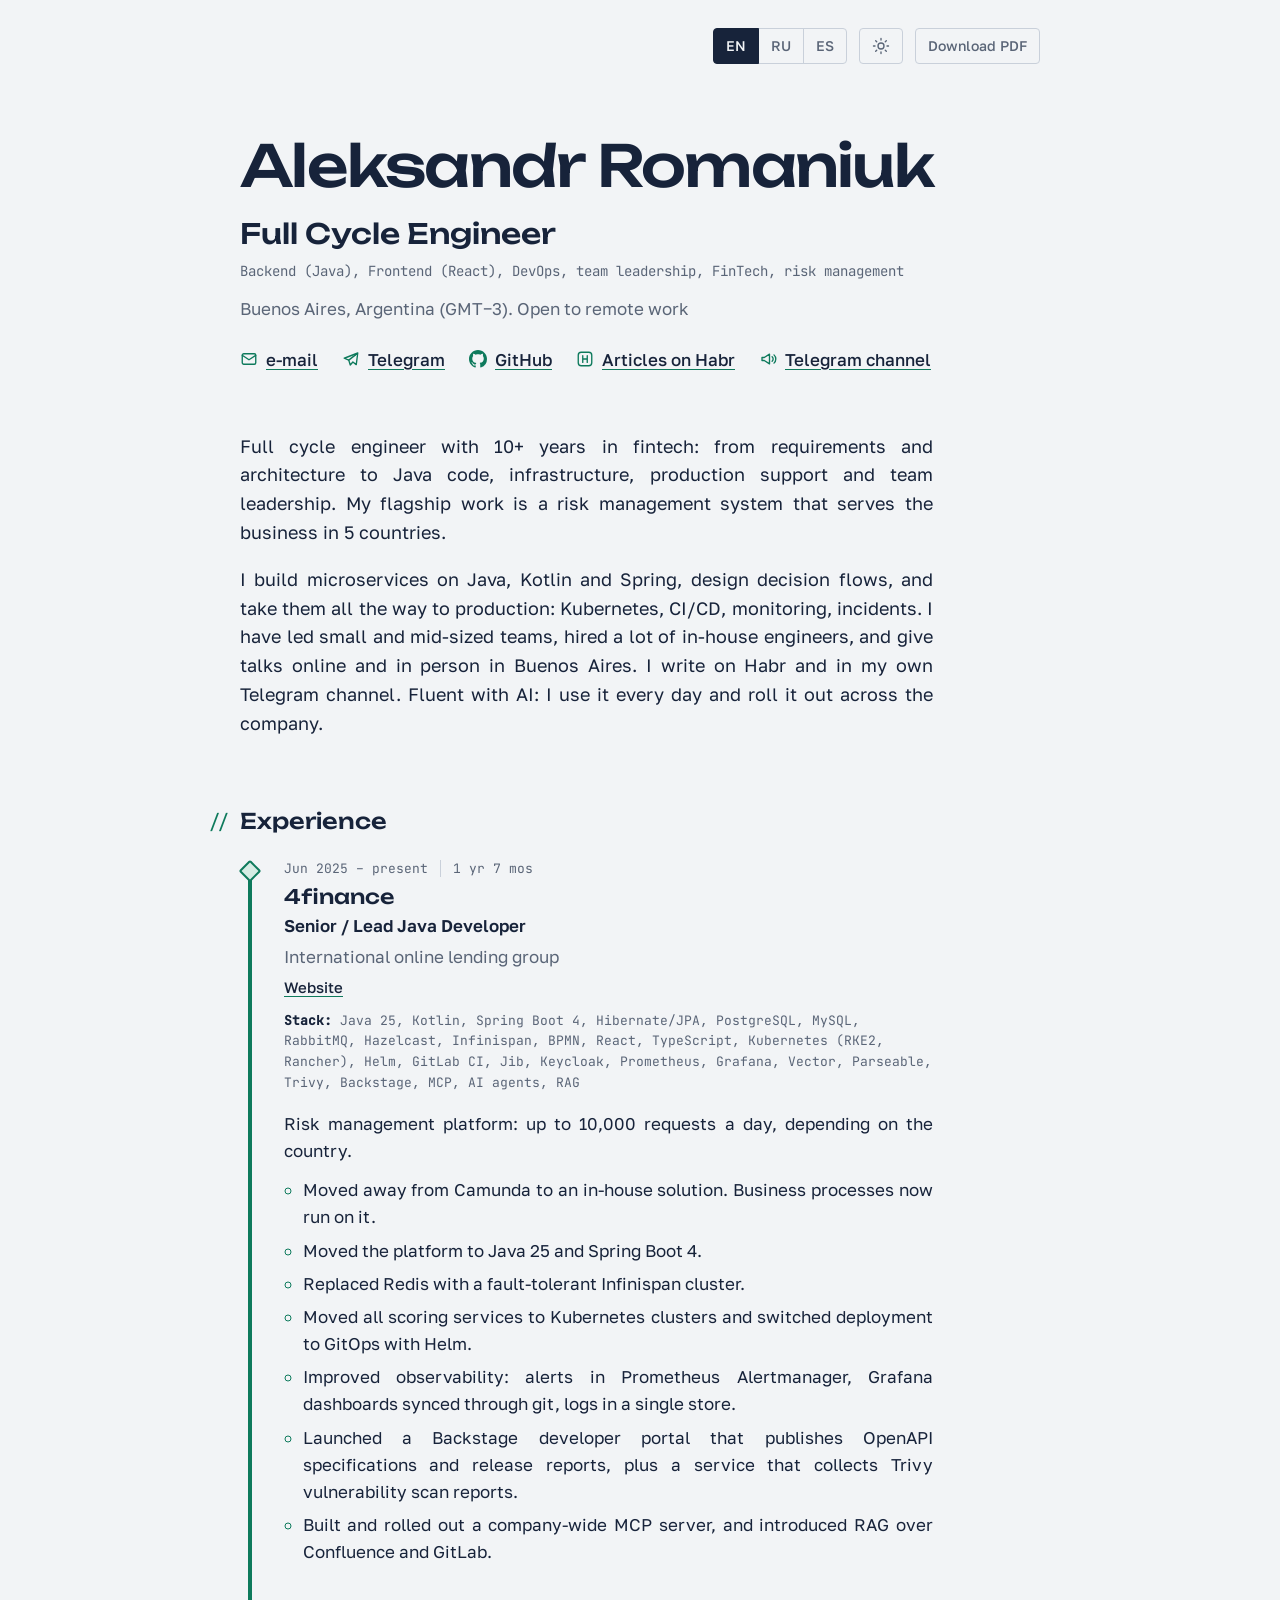
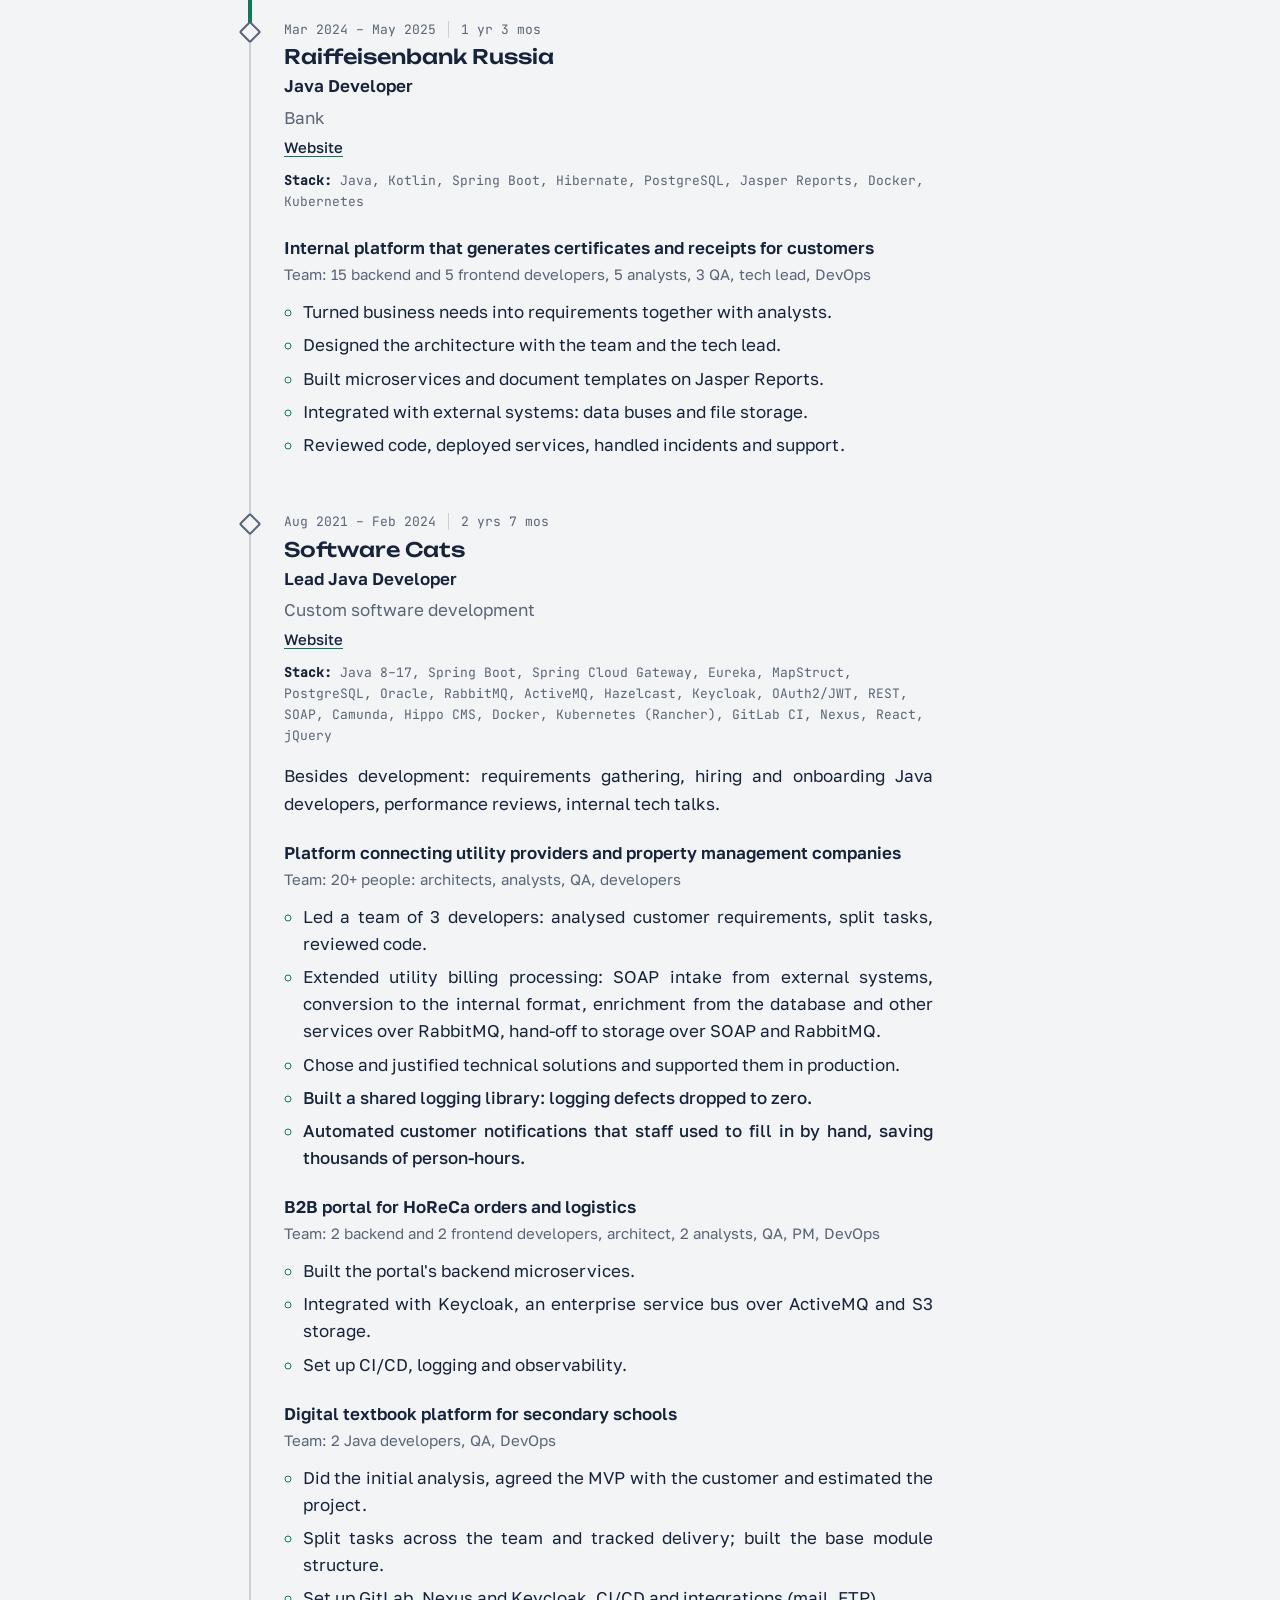
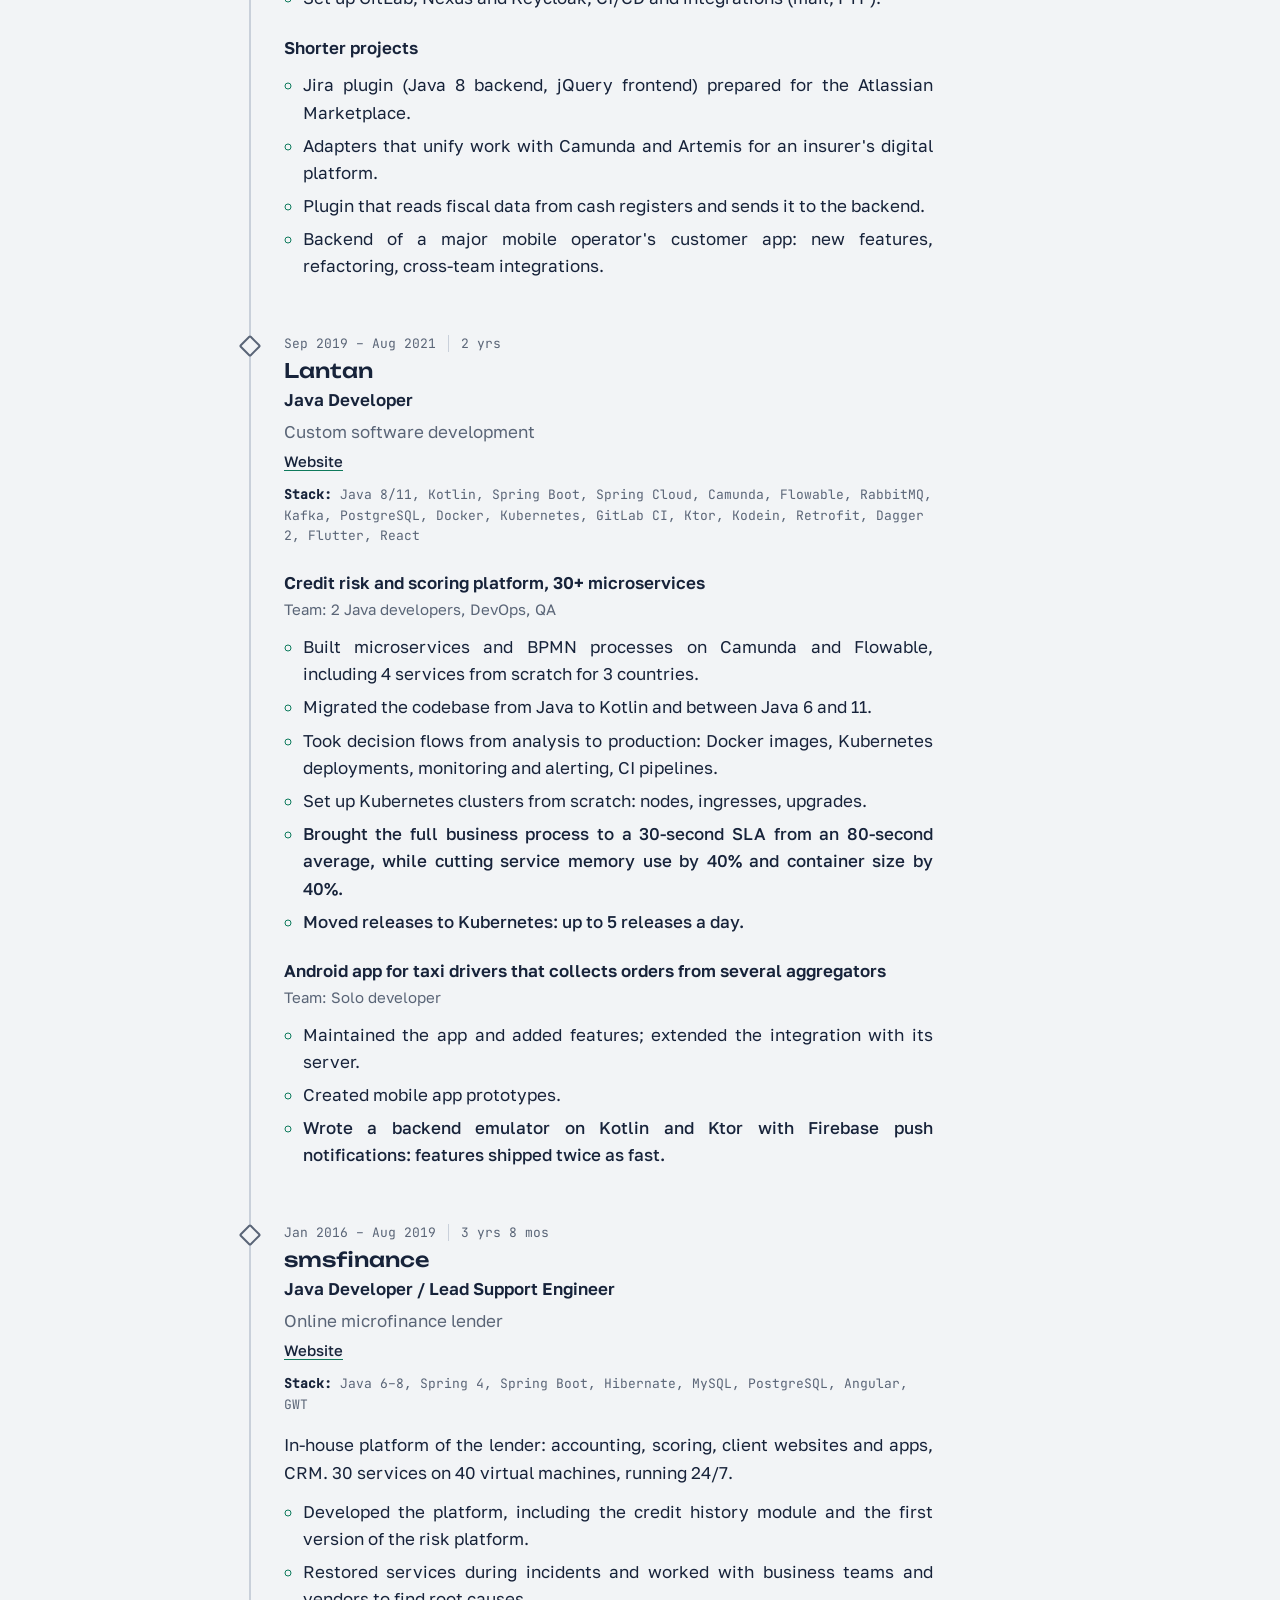
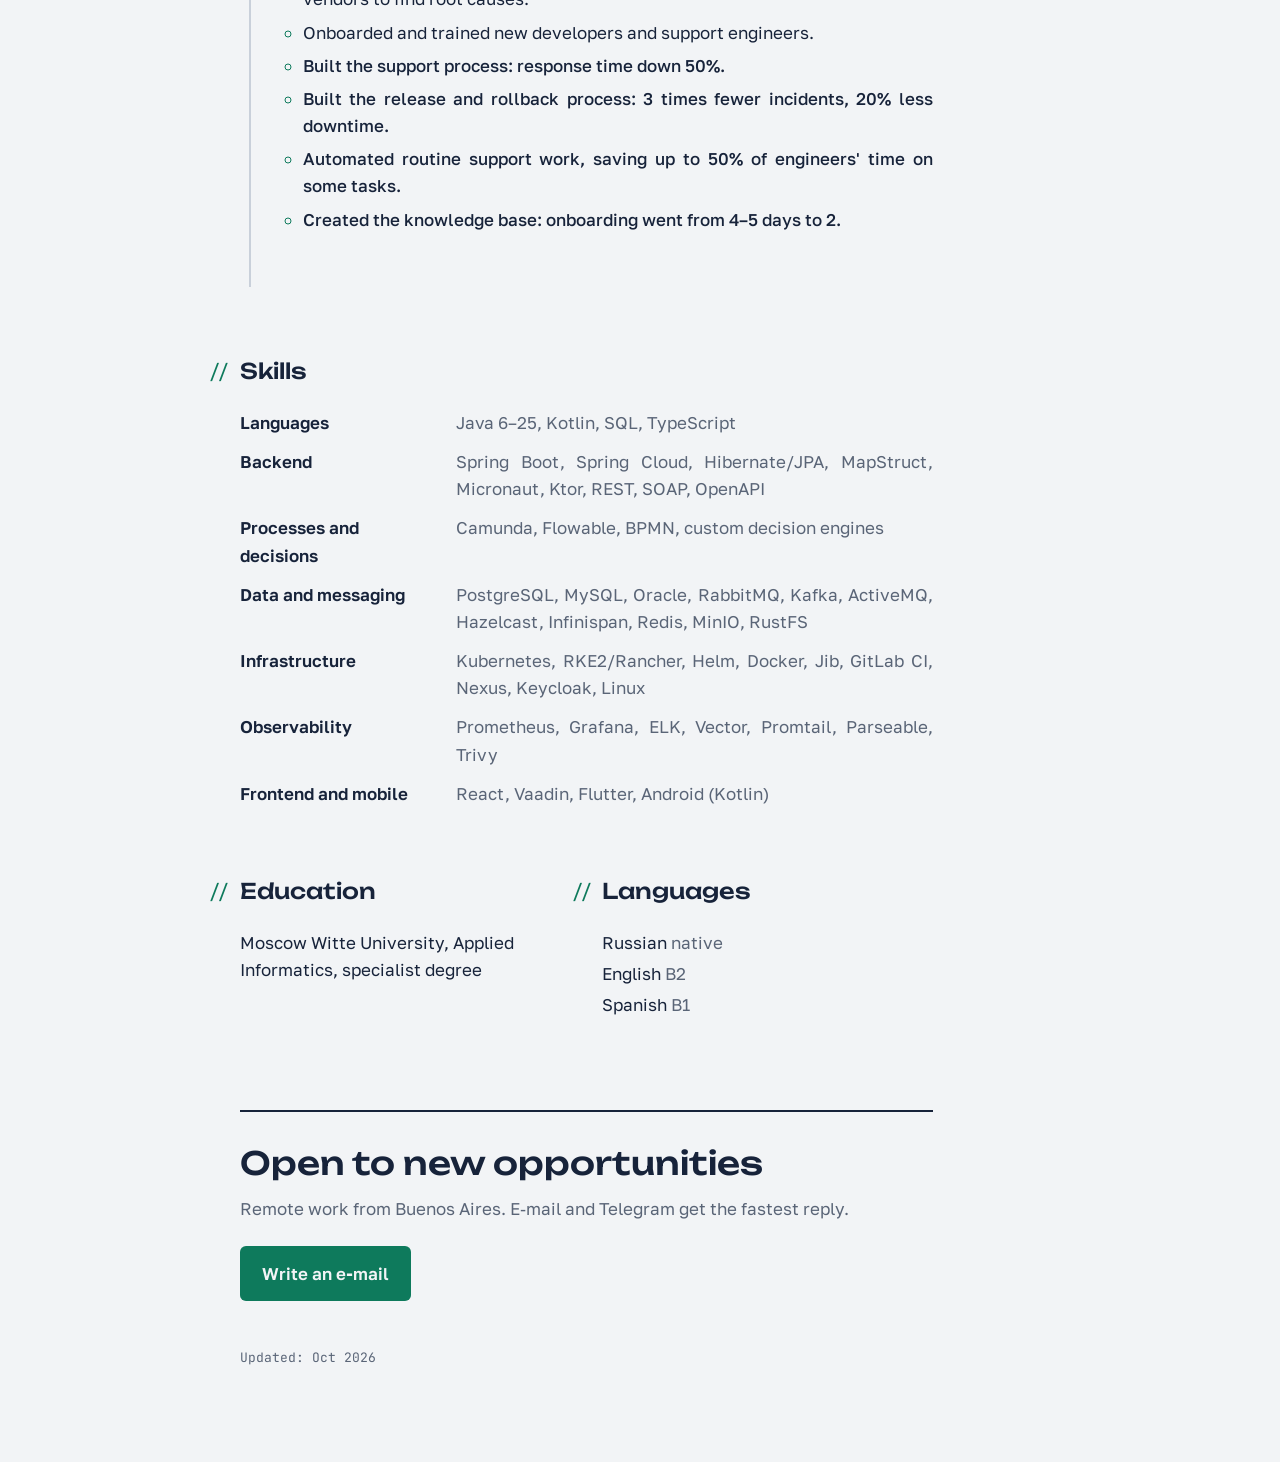
==== index.html @ 0938935f "Resume site" ====
<!doctype html>
<html lang="en">
<head>
  <meta charset="utf-8">
  <meta name="viewport" content="width=device-width, initial-scale=1">
  <title>Aleksandr Romaniuk, Full Cycle Engineer</title>
  <meta name="description" content="Full cycle engineer, 10+ years in fintech: Java backend, DevOps, credit risk and scoring platforms.">
  <link rel="canonical" href="https://petrovvich.github.io/">
  <link rel="alternate" hreflang="en" href="https://petrovvich.github.io/?lang=en">
  <link rel="alternate" hreflang="ru" href="https://petrovvich.github.io/?lang=ru">
  <link rel="alternate" hreflang="es" href="https://petrovvich.github.io/?lang=es">
  <link rel="alternate" hreflang="x-default" href="https://petrovvich.github.io/">

  <meta property="og:type" content="profile">
  <meta property="og:url" content="https://petrovvich.github.io/">
  <meta property="og:title" content="Aleksandr Romaniuk, Full Cycle Engineer">
  <meta property="og:description" content="Backend (Java), Frontend (React), DevOps, team leadership, FinTech, risk management. 10+ years in fintech.">
  <meta property="og:image" content="https://petrovvich.github.io/og.png">
  <meta property="og:image:width" content="1200">
  <meta property="og:image:height" content="630">
  <meta property="og:locale" content="en_US">
  <meta property="og:locale:alternate" content="ru_RU">
  <meta property="og:locale:alternate" content="es_AR">
  <meta property="profile:first_name" content="Aleksandr">
  <meta property="profile:last_name" content="Romaniuk">
  <meta name="twitter:card" content="summary_large_image">

  <meta name="theme-color" content="#f2f4f6" media="(prefers-color-scheme: light)">
  <meta name="theme-color" content="#121a26" media="(prefers-color-scheme: dark)">
  <link rel="icon" href="favicon.svg" type="image/svg+xml">
  <link rel="apple-touch-icon" href="apple-touch-icon.png">

  <script>
    // Apply the saved theme before first paint to avoid a flash.
    try { const t = localStorage.getItem("theme"); if (t) document.documentElement.dataset.theme = t; } catch (e) {}
  </script>
  <script type="application/ld+json">
  {
    "@context": "https://schema.org",
    "@type": "Person",
    "@id": "https://petrovvich.github.io/#person",
    "name": "Aleksandr Romaniuk",
    "alternateName": "Александр Романюк",
    "jobTitle": "Full Cycle Engineer",
    "url": "https://petrovvich.github.io/",
    "email": "mailto:alexromantrue@gmail.com",
    "image": "https://petrovvich.github.io/og.png",
    "address": { "@type": "PostalAddress", "addressLocality": "Buenos Aires", "addressCountry": "AR" },
    "worksFor": { "@type": "Organization", "name": "4finance", "url": "https://www.4finance.com/" },
    "alumniOf": { "@type": "CollegeOrUniversity", "name": "Moscow Witte University" },
    "knowsLanguage": ["ru", "en", "es"],
    "knowsAbout": ["Java", "Kotlin", "Spring Boot", "React", "Kubernetes", "DevOps", "Risk management", "FinTech", "BPMN", "RAG", "MCP"],
    "sameAs": [
      "https://github.com/petrovvich",
      "https://habr.com/ru/users/petrovvich/",
      "https://t.me/javaminds"
    ]
  }
  </script>

  <link rel="stylesheet" href="fonts/fonts.css">
  <link rel="stylesheet" href="style.css">
</head>
<body>
  <a class="skip" href="#main" id="skip">Skip to content</a>

  <header class="top">
    <div class="controls">
      <div class="langs" role="group" aria-label="Language">
        <button type="button" data-lang="en">EN</button>
        <button type="button" data-lang="ru">RU</button>
        <button type="button" data-lang="es">ES</button>
      </div>
      <div class="actions">
        <button type="button" class="theme" id="theme">
          <svg class="icon sun" viewBox="0 0 24 24" aria-hidden="true" focusable="false"><circle cx="12" cy="12" r="4"/><path d="M12 2v2M12 20v2M4.9 4.9l1.4 1.4M17.7 17.7l1.4 1.4M2 12h2M20 12h2M4.9 19.1l1.4-1.4M17.7 6.3l1.4-1.4"/></svg>
          <svg class="icon moon" viewBox="0 0 24 24" aria-hidden="true" focusable="false"><path d="M20 14.5A8 8 0 0 1 9.5 4a8 8 0 1 0 10.5 10.5z"/></svg>
        </button>
        <a class="pdf" id="pdf" href="resume-en.pdf" download></a>
      </div>
    </div>
    <h1 class="name" id="name"></h1>
    <p class="role" id="role"></p>
    <p class="focus" id="focus"></p>
    <p class="where" id="where"></p>
    <ul class="contacts" id="contacts"></ul>
  </header>

  <main id="main" tabindex="-1">
    <section class="summary" id="summary" aria-labelledby="h-summary">
      <h2 id="h-summary" class="visually-hidden"></h2>
    </section>

    <section aria-labelledby="h-exp">
      <h2 id="h-exp"></h2>
      <ol class="timeline" id="timeline"></ol>
    </section>

    <section aria-labelledby="h-skills">
      <h2 id="h-skills"></h2>
      <dl class="skills" id="skills"></dl>
    </section>

    <section class="facts" aria-label="Education and languages">
      <div>
        <h2 id="h-edu"></h2>
        <p id="edu"></p>
      </div>
      <div>
        <h2 id="h-langs"></h2>
        <ul id="langs"></ul>
      </div>
    </section>
  </main>

  <footer class="bottom">
    <section class="cta" aria-labelledby="h-cta">
      <h2 id="h-cta"></h2>
      <p id="cta-text"></p>
      <a class="cta-button" id="cta-button" href="mailto:alexromantrue@gmail.com"></a>
    </section>
    <p class="updated" id="updated"></p>
  </footer>

  <noscript><p class="noscript">Aleksandr Romaniuk, Full Cycle Engineer. Email: alexromantrue@gmail.com. PDF: <a href="resume-en.pdf">resume-en.pdf</a></p></noscript>
  <script src="content.js"></script>
  <script src="app.js"></script>
</body>
</html>
---- fonts/fonts.css ----
/* Self-hosted Golos Text, Unbounded and JetBrains Mono (SIL Open Font License), from Google Fonts. */

/* cyrillic */
@font-face {
  font-family: 'Golos Text';
  font-style: normal;
  font-weight: 400;
  font-display: swap;
  src: url(golos-text-cyrillic-0.woff2) format('woff2');
  unicode-range: U+0301, U+0400-045F, U+0490-0491, U+04B0-04B1, U+2116;
}

/* latin-ext */
@font-face {
  font-family: 'Golos Text';
  font-style: normal;
  font-weight: 400;
  font-display: swap;
  src: url(golos-text-latin-ext-1.woff2) format('woff2');
  unicode-range: U+0100-02BA, U+02BD-02C5, U+02C7-02CC, U+02CE-02D7, U+02DD-02FF, U+0304, U+0308, U+0329, U+1D00-1DBF, U+1E00-1E9F, U+1EF2-1EFF, U+2020, U+20A0-20AB, U+20AD-20C4, U+2113, U+2C60-2C7F, U+A720-A7FF;
}

/* latin */
@font-face {
  font-family: 'Golos Text';
  font-style: normal;
  font-weight: 400;
  font-display: swap;
  src: url(golos-text-latin-2.woff2) format('woff2');
  unicode-range: U+0000-00FF, U+0131, U+0152-0153, U+02BB-02BC, U+02C6, U+02DA, U+02DC, U+0304, U+0308, U+0329, U+2000-206F, U+20AC, U+2122, U+2191, U+2193, U+2212, U+2215, U+FEFF, U+FFFD;
}

/* cyrillic */
@font-face {
  font-family: 'Golos Text';
  font-style: normal;
  font-weight: 500;
  font-display: swap;
  src: url(golos-text-cyrillic-0.woff2) format('woff2');
  unicode-range: U+0301, U+0400-045F, U+0490-0491, U+04B0-04B1, U+2116;
}

/* latin-ext */
@font-face {
  font-family: 'Golos Text';
  font-style: normal;
  font-weight: 500;
  font-display: swap;
  src: url(golos-text-latin-ext-1.woff2) format('woff2');
  unicode-range: U+0100-02BA, U+02BD-02C5, U+02C7-02CC, U+02CE-02D7, U+02DD-02FF, U+0304, U+0308, U+0329, U+1D00-1DBF, U+1E00-1E9F, U+1EF2-1EFF, U+2020, U+20A0-20AB, U+20AD-20C4, U+2113, U+2C60-2C7F, U+A720-A7FF;
}

/* latin */
@font-face {
  font-family: 'Golos Text';
  font-style: normal;
  font-weight: 500;
  font-display: swap;
  src: url(golos-text-latin-2.woff2) format('woff2');
  unicode-range: U+0000-00FF, U+0131, U+0152-0153, U+02BB-02BC, U+02C6, U+02DA, U+02DC, U+0304, U+0308, U+0329, U+2000-206F, U+20AC, U+2122, U+2191, U+2193, U+2212, U+2215, U+FEFF, U+FFFD;
}

/* cyrillic */
@font-face {
  font-family: 'Golos Text';
  font-style: normal;
  font-weight: 600;
  font-display: swap;
  src: url(golos-text-cyrillic-0.woff2) format('woff2');
  unicode-range: U+0301, U+0400-045F, U+0490-0491, U+04B0-04B1, U+2116;
}

/* latin-ext */
@font-face {
  font-family: 'Golos Text';
  font-style: normal;
  font-weight: 600;
  font-display: swap;
  src: url(golos-text-latin-ext-1.woff2) format('woff2');
  unicode-range: U+0100-02BA, U+02BD-02C5, U+02C7-02CC, U+02CE-02D7, U+02DD-02FF, U+0304, U+0308, U+0329, U+1D00-1DBF, U+1E00-1E9F, U+1EF2-1EFF, U+2020, U+20A0-20AB, U+20AD-20C4, U+2113, U+2C60-2C7F, U+A720-A7FF;
}

/* latin */
@font-face {
  font-family: 'Golos Text';
  font-style: normal;
  font-weight: 600;
  font-display: swap;
  src: url(golos-text-latin-2.woff2) format('woff2');
  unicode-range: U+0000-00FF, U+0131, U+0152-0153, U+02BB-02BC, U+02C6, U+02DA, U+02DC, U+0304, U+0308, U+0329, U+2000-206F, U+20AC, U+2122, U+2191, U+2193, U+2212, U+2215, U+FEFF, U+FFFD;
}

/* cyrillic */
@font-face {
  font-family: 'Unbounded';
  font-style: normal;
  font-weight: 400;
  font-display: swap;
  src: url(unbounded-cyrillic-3.woff2) format('woff2');
  unicode-range: U+0301, U+0400-045F, U+0490-0491, U+04B0-04B1, U+2116;
}

/* latin-ext */
@font-face {
  font-family: 'Unbounded';
  font-style: normal;
  font-weight: 400;
  font-display: swap;
  src: url(unbounded-latin-ext-4.woff2) format('woff2');
  unicode-range: U+0100-02BA, U+02BD-02C5, U+02C7-02CC, U+02CE-02D7, U+02DD-02FF, U+0304, U+0308, U+0329, U+1D00-1DBF, U+1E00-1E9F, U+1EF2-1EFF, U+2020, U+20A0-20AB, U+20AD-20C4, U+2113, U+2C60-2C7F, U+A720-A7FF;
}

/* latin */
@font-face {
  font-family: 'Unbounded';
  font-style: normal;
  font-weight: 400;
  font-display: swap;
  src: url(unbounded-latin-5.woff2) format('woff2');
  unicode-range: U+0000-00FF, U+0131, U+0152-0153, U+02BB-02BC, U+02C6, U+02DA, U+02DC, U+0304, U+0308, U+0329, U+2000-206F, U+20AC, U+2122, U+2191, U+2193, U+2212, U+2215, U+FEFF, U+FFFD;
}

/* cyrillic */
@font-face {
  font-family: 'Unbounded';
  font-style: normal;
  font-weight: 500;
  font-display: swap;
  src: url(unbounded-cyrillic-3.woff2) format('woff2');
  unicode-range: U+0301, U+0400-045F, U+0490-0491, U+04B0-04B1, U+2116;
}

/* latin-ext */
@font-face {
  font-family: 'Unbounded';
  font-style: normal;
  font-weight: 500;
  font-display: swap;
  src: url(unbounded-latin-ext-4.woff2) format('woff2');
  unicode-range: U+0100-02BA, U+02BD-02C5, U+02C7-02CC, U+02CE-02D7, U+02DD-02FF, U+0304, U+0308, U+0329, U+1D00-1DBF, U+1E00-1E9F, U+1EF2-1EFF, U+2020, U+20A0-20AB, U+20AD-20C4, U+2113, U+2C60-2C7F, U+A720-A7FF;
}

/* latin */
@font-face {
  font-family: 'Unbounded';
  font-style: normal;
  font-weight: 500;
  font-display: swap;
  src: url(unbounded-latin-5.woff2) format('woff2');
  unicode-range: U+0000-00FF, U+0131, U+0152-0153, U+02BB-02BC, U+02C6, U+02DA, U+02DC, U+0304, U+0308, U+0329, U+2000-206F, U+20AC, U+2122, U+2191, U+2193, U+2212, U+2215, U+FEFF, U+FFFD;
}

/* cyrillic */
@font-face {
  font-family: 'Unbounded';
  font-style: normal;
  font-weight: 600;
  font-display: swap;
  src: url(unbounded-cyrillic-3.woff2) format('woff2');
  unicode-range: U+0301, U+0400-045F, U+0490-0491, U+04B0-04B1, U+2116;
}

/* latin-ext */
@font-face {
  font-family: 'Unbounded';
  font-style: normal;
  font-weight: 600;
  font-display: swap;
  src: url(unbounded-latin-ext-4.woff2) format('woff2');
  unicode-range: U+0100-02BA, U+02BD-02C5, U+02C7-02CC, U+02CE-02D7, U+02DD-02FF, U+0304, U+0308, U+0329, U+1D00-1DBF, U+1E00-1E9F, U+1EF2-1EFF, U+2020, U+20A0-20AB, U+20AD-20C4, U+2113, U+2C60-2C7F, U+A720-A7FF;
}

/* latin */
@font-face {
  font-family: 'Unbounded';
  font-style: normal;
  font-weight: 600;
  font-display: swap;
  src: url(unbounded-latin-5.woff2) format('woff2');
  unicode-range: U+0000-00FF, U+0131, U+0152-0153, U+02BB-02BC, U+02C6, U+02DA, U+02DC, U+0304, U+0308, U+0329, U+2000-206F, U+20AC, U+2122, U+2191, U+2193, U+2212, U+2215, U+FEFF, U+FFFD;
}

/* cyrillic */
@font-face {
  font-family: 'JetBrains Mono';
  font-style: normal;
  font-weight: 400;
  font-display: swap;
  src: url(jetbrains-mono-cyrillic-0.woff2) format('woff2');
  unicode-range: U+0301, U+0400-045F, U+0490-0491, U+04B0-04B1, U+2116;
}

/* latin-ext */
@font-face {
  font-family: 'JetBrains Mono';
  font-style: normal;
  font-weight: 400;
  font-display: swap;
  src: url(jetbrains-mono-latin-ext-1.woff2) format('woff2');
  unicode-range: U+0100-02BA, U+02BD-02C5, U+02C7-02CC, U+02CE-02D7, U+02DD-02FF, U+0304, U+0308, U+0329, U+1D00-1DBF, U+1E00-1E9F, U+1EF2-1EFF, U+2020, U+20A0-20AB, U+20AD-20C4, U+2113, U+2C60-2C7F, U+A720-A7FF;
}

/* latin */
@font-face {
  font-family: 'JetBrains Mono';
  font-style: normal;
  font-weight: 400;
  font-display: swap;
  src: url(jetbrains-mono-latin-2.woff2) format('woff2');
  unicode-range: U+0000-00FF, U+0131, U+0152-0153, U+02BB-02BC, U+02C6, U+02DA, U+02DC, U+0304, U+0308, U+0329, U+2000-206F, U+20AC, U+2122, U+2191, U+2193, U+2212, U+2215, U+FEFF, U+FFFD;
}

/* cyrillic */
@font-face {
  font-family: 'JetBrains Mono';
  font-style: normal;
  font-weight: 500;
  font-display: swap;
  src: url(jetbrains-mono-cyrillic-0.woff2) format('woff2');
  unicode-range: U+0301, U+0400-045F, U+0490-0491, U+04B0-04B1, U+2116;
}

/* latin-ext */
@font-face {
  font-family: 'JetBrains Mono';
  font-style: normal;
  font-weight: 500;
  font-display: swap;
  src: url(jetbrains-mono-latin-ext-1.woff2) format('woff2');
  unicode-range: U+0100-02BA, U+02BD-02C5, U+02C7-02CC, U+02CE-02D7, U+02DD-02FF, U+0304, U+0308, U+0329, U+1D00-1DBF, U+1E00-1E9F, U+1EF2-1EFF, U+2020, U+20A0-20AB, U+20AD-20C4, U+2113, U+2C60-2C7F, U+A720-A7FF;
}

/* latin */
@font-face {
  font-family: 'JetBrains Mono';
  font-style: normal;
  font-weight: 500;
  font-display: swap;
  src: url(jetbrains-mono-latin-2.woff2) format('woff2');
  unicode-range: U+0000-00FF, U+0131, U+0152-0153, U+02BB-02BC, U+02C6, U+02DA, U+02DC, U+0304, U+0308, U+0329, U+2000-206F, U+20AC, U+2122, U+2191, U+2193, U+2212, U+2215, U+FEFF, U+FFFD;
}
---- style.css ----
:root {
  --paper: #f2f4f6;
  --ink: #17233a;
  --muted: #5a6577;
  --line: #c9d0da;
  --accent: #0e7a5c;
  --accent-soft: #d6ece4;
  --rail: 2px;
  --display: "Unbounded", system-ui, sans-serif;
  --text: "Golos Text", system-ui, sans-serif;
  --mono: "JetBrains Mono", ui-monospace, monospace;
  color-scheme: light;
}

@media (prefers-color-scheme: dark) {
  :root:not([data-theme="light"]) {
    --paper: #121a26;
    --ink: #e4e9f0;
    --muted: #97a3b5;
    --line: #2e3a4c;
    --accent: #45c79c;
    --accent-soft: #173a31;
    color-scheme: dark;
  }
}

:root[data-theme="dark"] {
  --paper: #121a26;
  --ink: #e4e9f0;
  --muted: #97a3b5;
  --line: #2e3a4c;
  --accent: #45c79c;
  --accent-soft: #173a31;
  color-scheme: dark;
}

* { box-sizing: border-box; }

html { -webkit-text-size-adjust: 100%; }

body {
  margin: 0;
  background: var(--paper);
  color: var(--ink);
  font: 400 1.0625rem/1.6 var(--text);
  padding: 0 16px 96px;
}

.top, main, .bottom {
  max-width: 50rem;
  margin: 0 auto;
}

a { color: inherit; text-decoration-color: var(--accent); text-underline-offset: 3px; }
a:hover { color: var(--accent); }

:focus-visible { outline: 2px solid var(--accent); outline-offset: 3px; border-radius: 2px; }

.visually-hidden {
  position: absolute; width: 1px; height: 1px; overflow: hidden;
  clip: rect(0 0 0 0); white-space: nowrap;
}

/* Header */

.top { padding: 28px 0 56px; }

.controls {
  display: flex;
  justify-content: flex-end;
  gap: 12px;
  margin-bottom: 72px;
}

.controls button, .controls .pdf {
  font: 500 0.875rem/1 var(--text);
  color: var(--muted);
  background: none;
  border: 1px solid var(--line);
  border-radius: 4px;
  padding: 8px 12px;
  cursor: pointer;
}

.controls button:hover, .controls .pdf:hover { color: var(--ink); border-color: var(--muted); }

.controls .pdf { text-decoration: none; display: inline-flex; align-items: center; }

.actions { display: flex; gap: 12px; }

.theme { display: inline-flex; align-items: center; }
.theme .icon { stroke: currentColor; }
.theme .moon { display: none; }
:root[data-theme="dark"] .theme .sun { display: none; }
:root[data-theme="dark"] .theme .moon { display: block; }
@media (prefers-color-scheme: dark) {
  :root:not([data-theme="light"]) .theme .sun { display: none; }
  :root:not([data-theme="light"]) .theme .moon { display: block; }
}

.skip {
  position: absolute;
  left: 16px;
  top: -48px;
  background: var(--ink);
  color: var(--paper);
  padding: 8px 12px;
  border-radius: 4px;
  z-index: 10;
}
.skip:focus { top: 12px; }

main:focus { outline: none; }

.langs { display: flex; }
.langs button { border-radius: 0; margin-left: -1px; }
.langs button:first-child { border-radius: 4px 0 0 4px; margin-left: 0; }
.langs button:last-child { border-radius: 0 4px 4px 0; }
.langs button[aria-pressed="true"] {
  color: var(--paper);
  background: var(--ink);
  border-color: var(--ink);
  position: relative;
}

.name {
  width: fit-content;
  font: 500 clamp(1.6rem, 6.8vw, 3.6rem)/1.05 var(--display);
  letter-spacing: -0.03em;
  margin: 0 0 20px;
  hyphens: manual;
}

.role {
  font: 500 clamp(1.35rem, 3vw, 1.75rem)/1.3 var(--display);
  margin: 0 0 8px;
  max-width: 36rem;
}

.focus {
  font: 400 0.875rem/1.55 var(--mono);
  color: var(--muted);
  margin: 0 0 12px;
  max-width: var(--name-width, none);
}

.where { color: var(--muted); margin: 0 0 24px; }

.contacts {
  list-style: none;
  padding: 0;
  margin: 0;
  display: flex;
  flex-wrap: wrap;
  gap: 8px 24px;
}

.contacts a {
  font-weight: 500;
  display: inline-flex;
  align-items: center;
  gap: 8px;
  text-decoration: none;
}

.contacts a span {
  text-decoration: underline;
  text-decoration-color: var(--accent);
  text-underline-offset: 3px;
}

.icon {
  width: 18px;
  height: 18px;
  flex: none;
  fill: none;
  stroke: var(--accent);
  stroke-width: 1.8;
  stroke-linecap: round;
  stroke-linejoin: round;
}

.icon .fill { fill: var(--accent); stroke: none; }

/* Sections */

main > section { margin-top: 72px; max-width: var(--name-width, 42rem); }

.summary p, .job .intro, .job li, .skills dd, .cta p { text-align: justify; hyphens: auto; }

h2 {
  font: 500 1.35rem/1.2 var(--display);
  margin: 0 0 24px;
}

/* Section headings read like Java line comments; the slashes hang in the margin so the words stay on the column edge. */
main h2 { position: relative; }
main h2::before {
  content: "//";
  position: absolute;
  right: 100%;
  margin-right: 0.45em;
  font: 400 0.9em/1.35 var(--mono);
  color: var(--accent);
}

.summary { margin-top: 0; }
.summary p { margin: 0 0 1em; font-size: 1.125rem; }

.legend {
  display: flex;
  align-items: center;
  gap: 12px;
  color: var(--muted);
  font-size: 0.9375rem;
  margin: -12px 0 32px;
}

.swatch {
  width: 28px;
  height: 4px;
  border-radius: 2px;
  background: var(--accent);
  flex: none;
}

/* Timeline: the rail is drawn per job, so each segment can carry its own colour */

.timeline {
  list-style: none;
  padding: 0;
  margin: 0;
}

.job {
  position: relative;
  padding: 0 0 48px 44px;
}

.job::before {
  content: "";
  position: absolute;
  left: 9px;
  top: 10px;
  bottom: -10px;
  width: var(--rail);
  background: var(--line);
}

.job:last-child::before { bottom: 0; }

.job.thread::before { background: var(--accent); width: 4px; left: 8px; }

.gateway {
  position: absolute;
  left: 2px;
  top: 4px;
  width: 16px;
  height: 16px;
  transform: rotate(45deg);
  background: var(--paper);
  border: 2px solid var(--muted);
  border-radius: 2px;
  z-index: 1;
}

.job.thread .gateway { border-color: var(--accent); background: var(--accent-soft); }

.period {
  color: var(--muted);
  font-size: 0.9375rem;
  margin: 0 0 4px;
  font-variant-numeric: tabular-nums;
}

.period { font-family: var(--mono); font-size: 0.8125rem; }

.duration { margin-left: 12px; padding-left: 12px; border-left: 1px solid var(--line); }

/* Footer: the closing call to action */

.bottom { padding-top: 88px; }

.cta {
  max-width: var(--name-width, 42rem);
  border-top: 2px solid var(--ink);
  padding-top: 32px;
}

.cta h2 { font-size: clamp(1.5rem, 3.4vw, 2rem); margin-bottom: 12px; }
.cta p { margin: 0 0 24px; color: var(--muted); }

.cta-button {
  display: inline-block;
  font-weight: 600;
  color: var(--paper);
  background: var(--accent);
  padding: 14px 22px;
  border-radius: 6px;
  text-decoration: none;
}
.cta-button:hover { color: var(--paper); filter: brightness(1.1); }

.updated { color: var(--muted); font: 400 0.8125rem var(--mono); margin: 48px 0 0; }

.job h3 {
  font: 500 1.25rem/1.3 var(--display);
  margin: 0;
}

.job .title { font-weight: 600; margin: 2px 0 0; }

.job .about { color: var(--muted); margin: 4px 0 0; }

.job .intro { margin: 16px 0 0; }

.job ul {
  margin: 12px 0 0;
  padding-left: 1.1em;
}

.job li { margin: 6px 0; }
.job li::marker { color: var(--accent); }

.project { margin-top: 24px; }

.project h4 {
  font: 600 1.0625rem/1.4 var(--text);
  margin: 0;
}

.project .team { color: var(--muted); font-size: 0.9375rem; margin: 2px 0 0; }

.site-line { margin: 4px 0 0; font-size: 0.9375rem; }
.site { font-weight: 500; }
.site.placeholder { color: var(--muted); text-decoration-style: dashed; }

.stack {
  margin: 12px 0 0;
  font: 400 0.8125rem/1.6 var(--mono);
  color: var(--muted);
}

.stack b { color: var(--ink); font-weight: 600; }

.result { font-weight: 500; }

/* Skills */

.skills {
  display: grid;
  grid-template-columns: minmax(9rem, 12rem) 1fr;
  gap: 12px 24px;
  margin: 0;
}

.skills dt { font-weight: 600; }
.skills dd { margin: 0; color: var(--muted); }

/* Education and languages */

.facts {
  display: grid;
  grid-template-columns: 1fr 1fr;
  gap: 32px;
}

.facts p, .facts ul { margin: 0; }
.facts ul { list-style: none; padding: 0; }
.facts li { margin-bottom: 4px; }
.facts li span { color: var(--muted); }

.noscript { max-width: 50rem; margin: 40px auto; }

@media (max-width: 600px) {
  body { font-size: 1rem; }
  .summary p, .job .intro, .job li, .skills dd, .cta p { text-align: left; }
  main h2::before { position: static; margin-right: 0.4em; }
  .controls { margin-bottom: 48px; justify-content: space-between; }
  .job { padding-left: 36px; }
  .skills { grid-template-columns: 1fr; gap: 4px; }
  .skills dd { margin-bottom: 12px; }
  .facts { grid-template-columns: 1fr; }
}

@media print {
  :root, :root[data-theme="dark"] {
    --paper: #fff; --ink: #000; --muted: #444; --line: #bbb; --accent: #0e7a5c; --accent-soft: #e3f1ec;
  }
  @page { margin: 10mm 12mm; }
  body { font-size: 9pt; line-height: 1.4; padding: 0; background: #fff; }
  .controls, .skip, .cta, .site-line { display: none; }
  .top, main, .bottom, main > section { max-width: none; }
  .bottom { padding-top: 6px; }
  .updated { margin: 0; font-size: 7.5pt; }
  .top { padding: 0 0 10px; }
  .name { font-size: 22pt; margin-bottom: 4px; }
  .role { font-size: 12pt; margin-bottom: 2px; }
  .focus { font-size: 9.5pt; margin-bottom: 2px; }
  .where { margin-bottom: 6px; }
  .contacts { gap: 2px 16px; }
  .contacts a { text-decoration: none; gap: 5px; }
  .contacts .icon { width: 12px; height: 12px; }
  .contacts a[title] span { display: none; }
  .contacts a[title]::after { content: attr(title); }
  main > section { margin-top: 10px; }
  h2 { font-size: 12pt; margin-bottom: 6px; }
  .summary p { font-size: 9.5pt; margin-bottom: 0.5em; }
  .job { padding: 0 0 10px 28px; break-inside: avoid; }
  .gateway { width: 11px; height: 11px; top: 3px; left: 3px; }
  .job::before { left: 8px; top: 8px; }
  .job.thread::before { left: 7px; }
  .period { font-size: 8pt; margin: 0; }
  .job h3 { font-size: 11pt; }
  .job .title { margin: 0; }
  .job .about { margin: 0; font-size: 8.5pt; }
  .stack { margin: 3px 0 0; font-size: 7.5pt; line-height: 1.45; }
  .job .intro { margin: 4px 0 0; }
  .job ul { margin: 3px 0 0; }
  .job li { margin: 1px 0; }
  .project { margin-top: 6px; break-inside: avoid; }
  .project h4 { font-size: 9.5pt; }
  .project .team { font-size: 8pt; margin: 0; }
  .job h3, .job .title, .period { break-after: avoid; }
  .skills { grid-template-columns: 11rem 1fr; gap: 2px 16px; }
  .facts { gap: 16px; break-inside: avoid; }
  * { -webkit-print-color-adjust: exact; print-color-adjust: exact; }
}
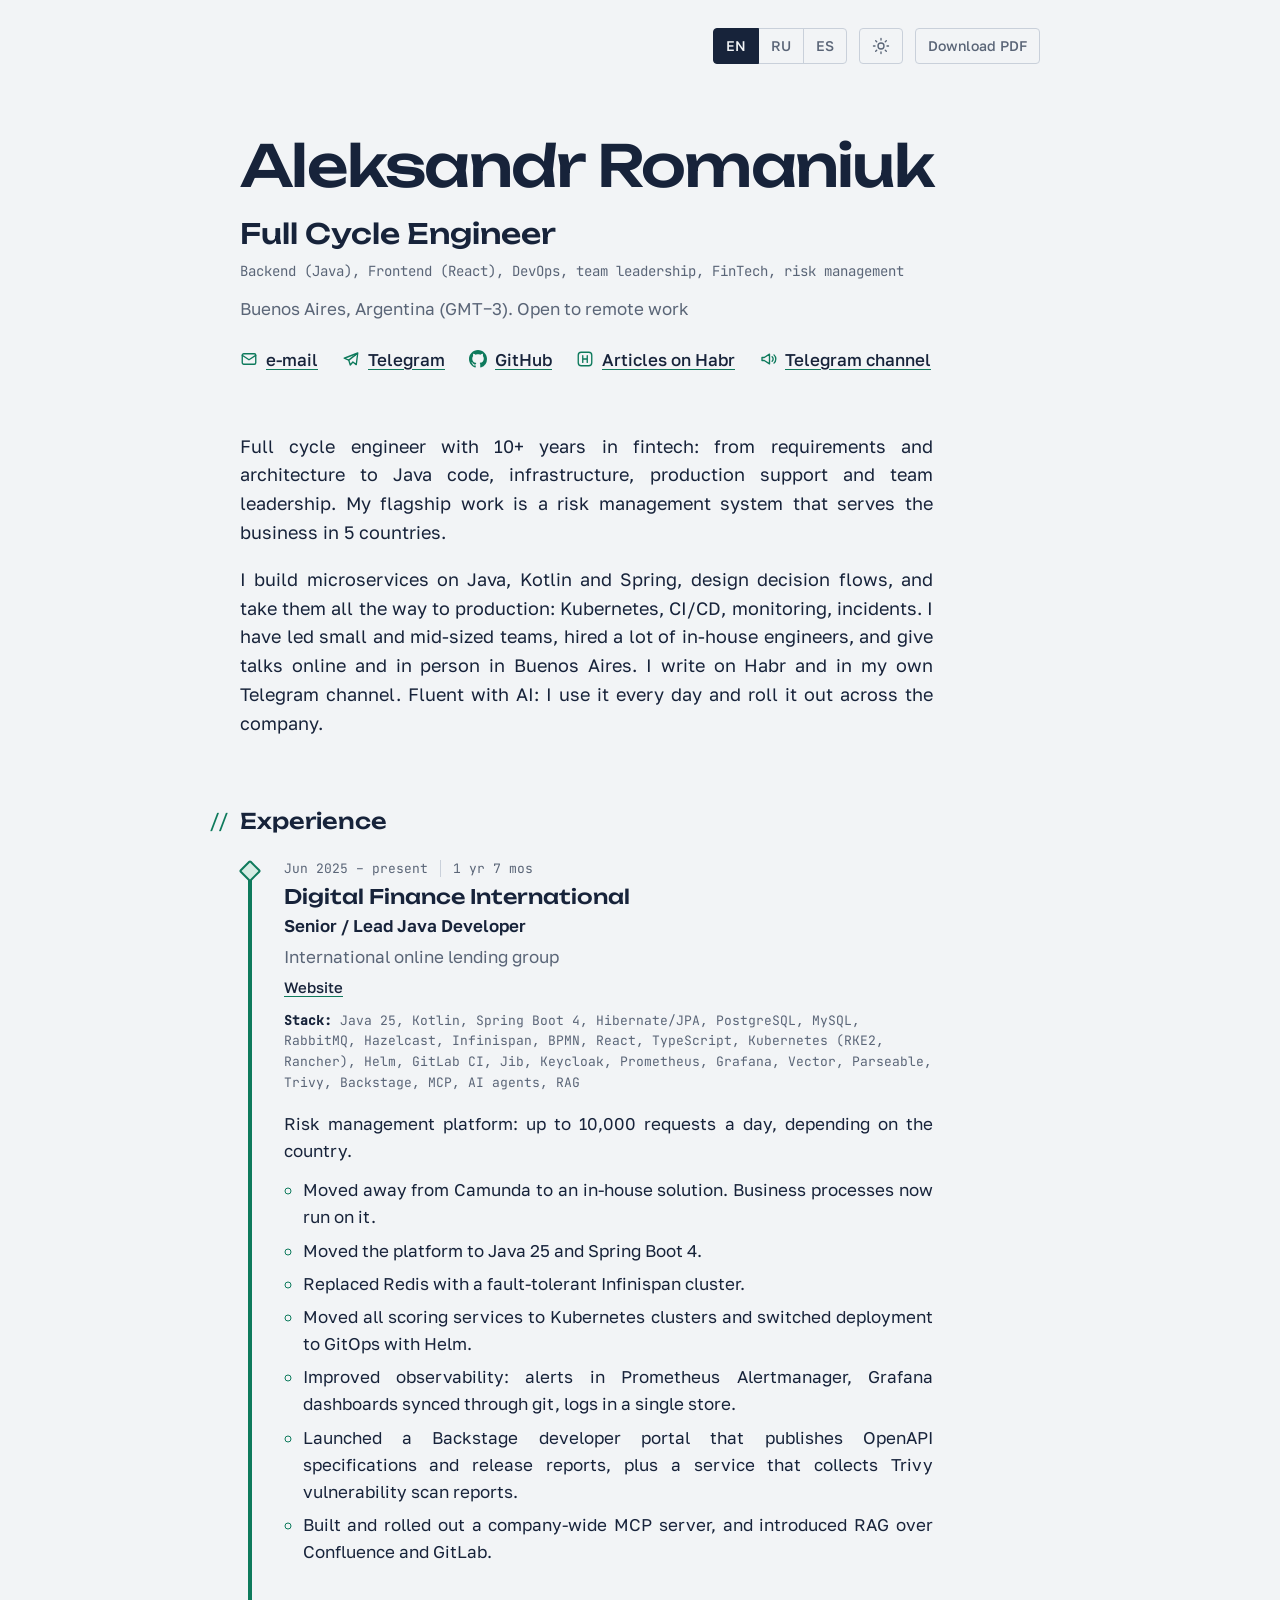
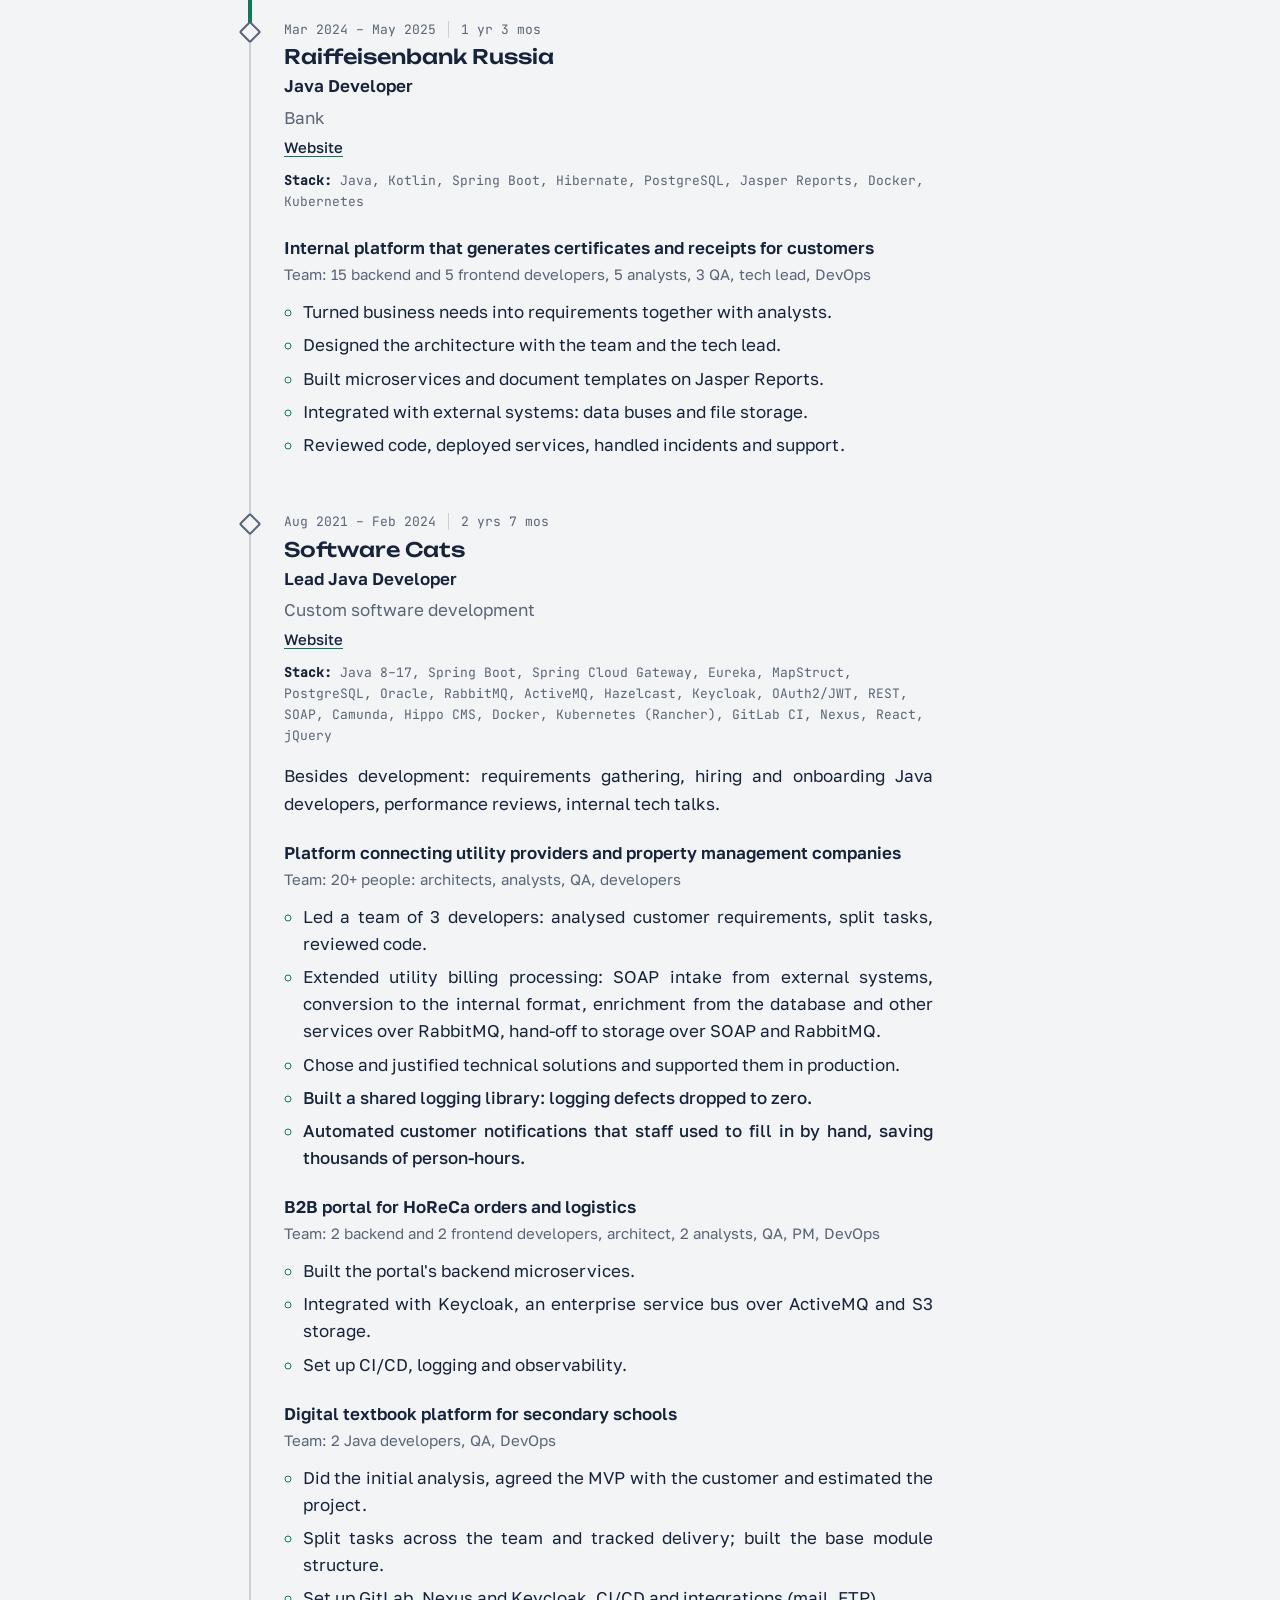
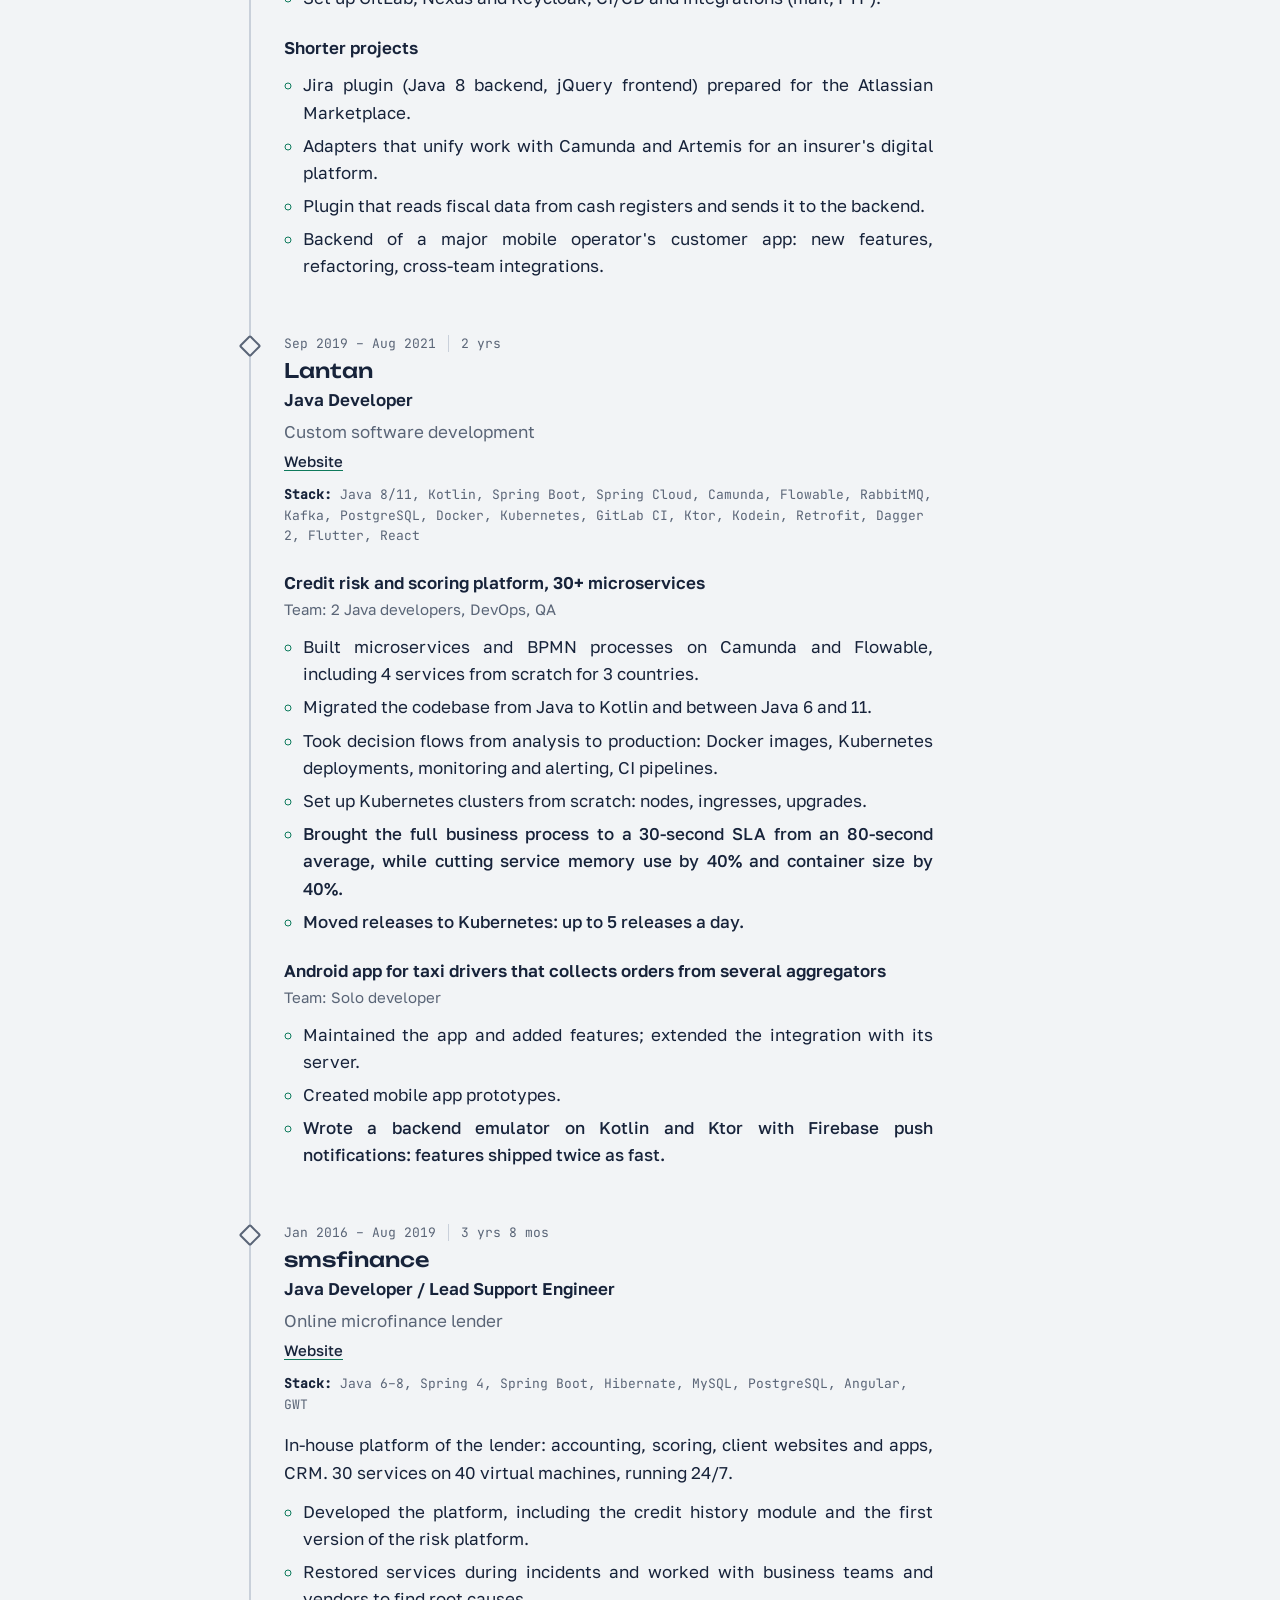
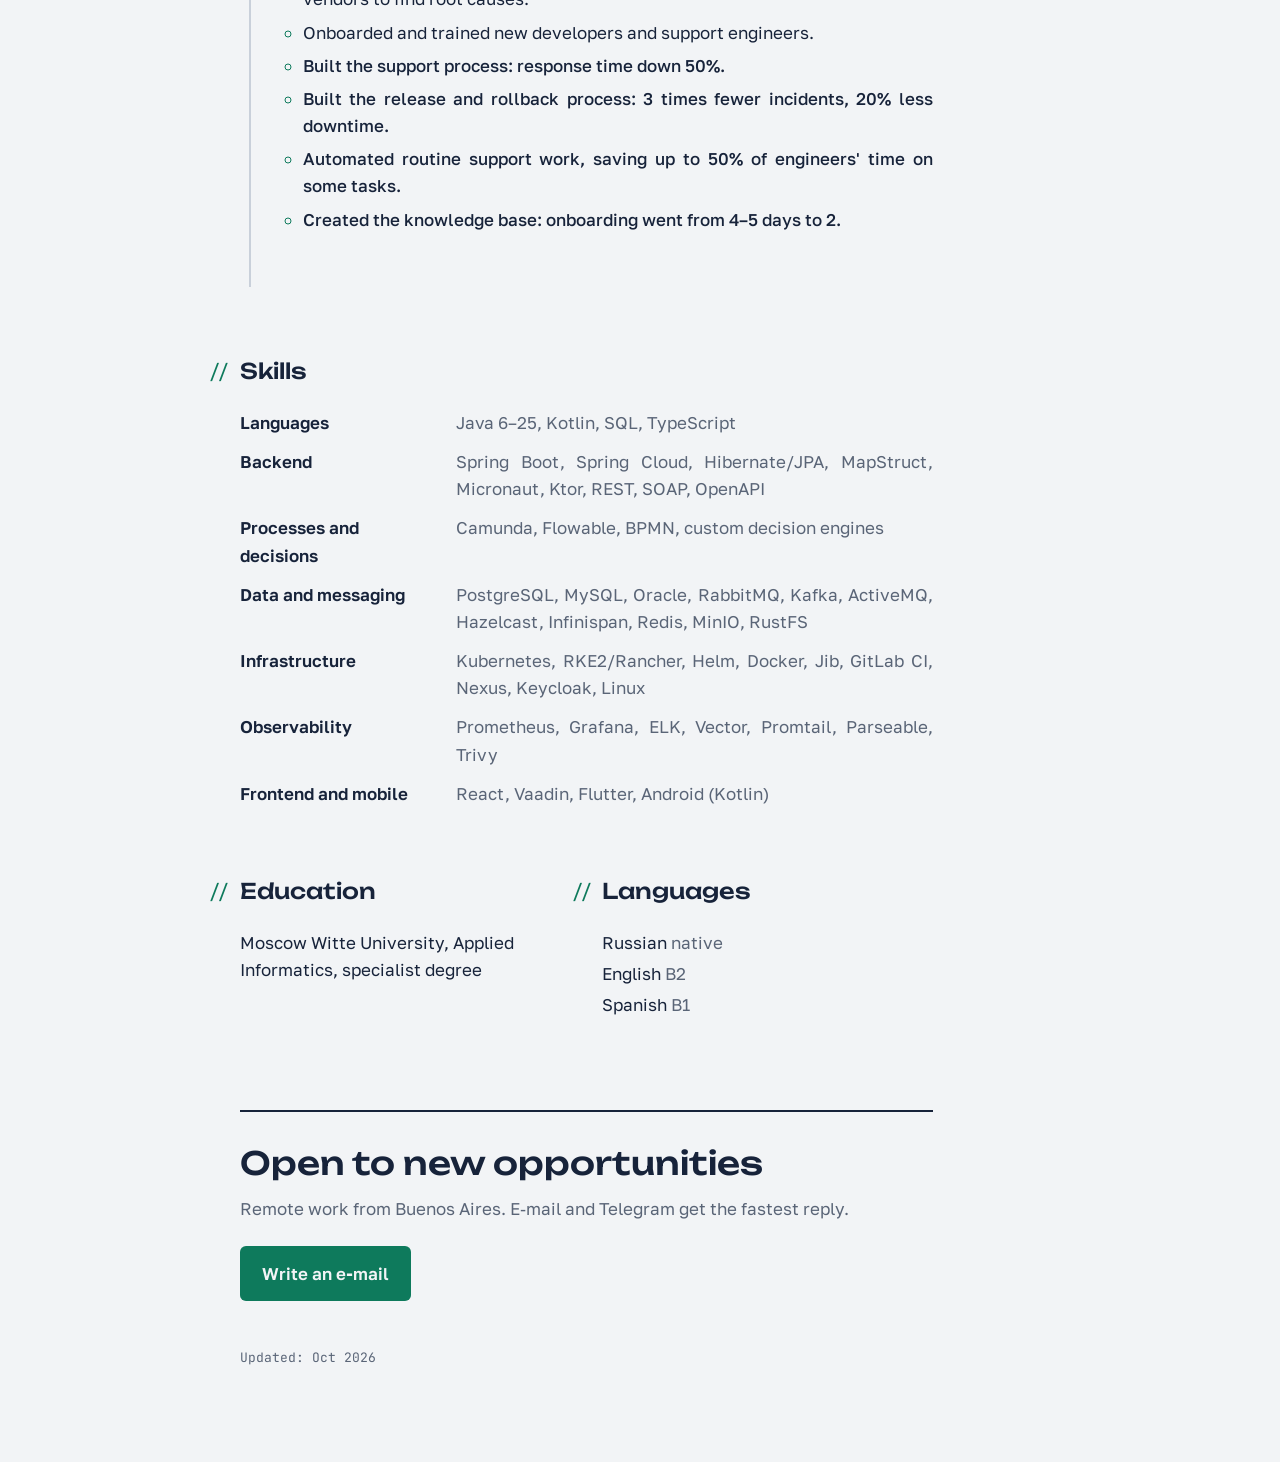
==== commit cafc22ee: "Rename 4finance to Digital Finance International" ====
--- a/index.html
+++ b/index.html
@@ -46,7 +46,7 @@
     "email": "mailto:alexromantrue@gmail.com",
     "image": "https://petrovvich.github.io/og.png",
     "address": { "@type": "PostalAddress", "addressLocality": "Buenos Aires", "addressCountry": "AR" },
-    "worksFor": { "@type": "Organization", "name": "4finance", "url": "https://www.4finance.com/" },
+    "worksFor": { "@type": "Organization", "name": "Digital Finance International", "url": "https://www.4finance.com/" },
     "alumniOf": { "@type": "CollegeOrUniversity", "name": "Moscow Witte University" },
     "knowsLanguage": ["ru", "en", "es"],
     "knowsAbout": ["Java", "Kotlin", "Spring Boot", "React", "Kubernetes", "DevOps", "Risk management", "FinTech", "BPMN", "RAG", "MCP"],
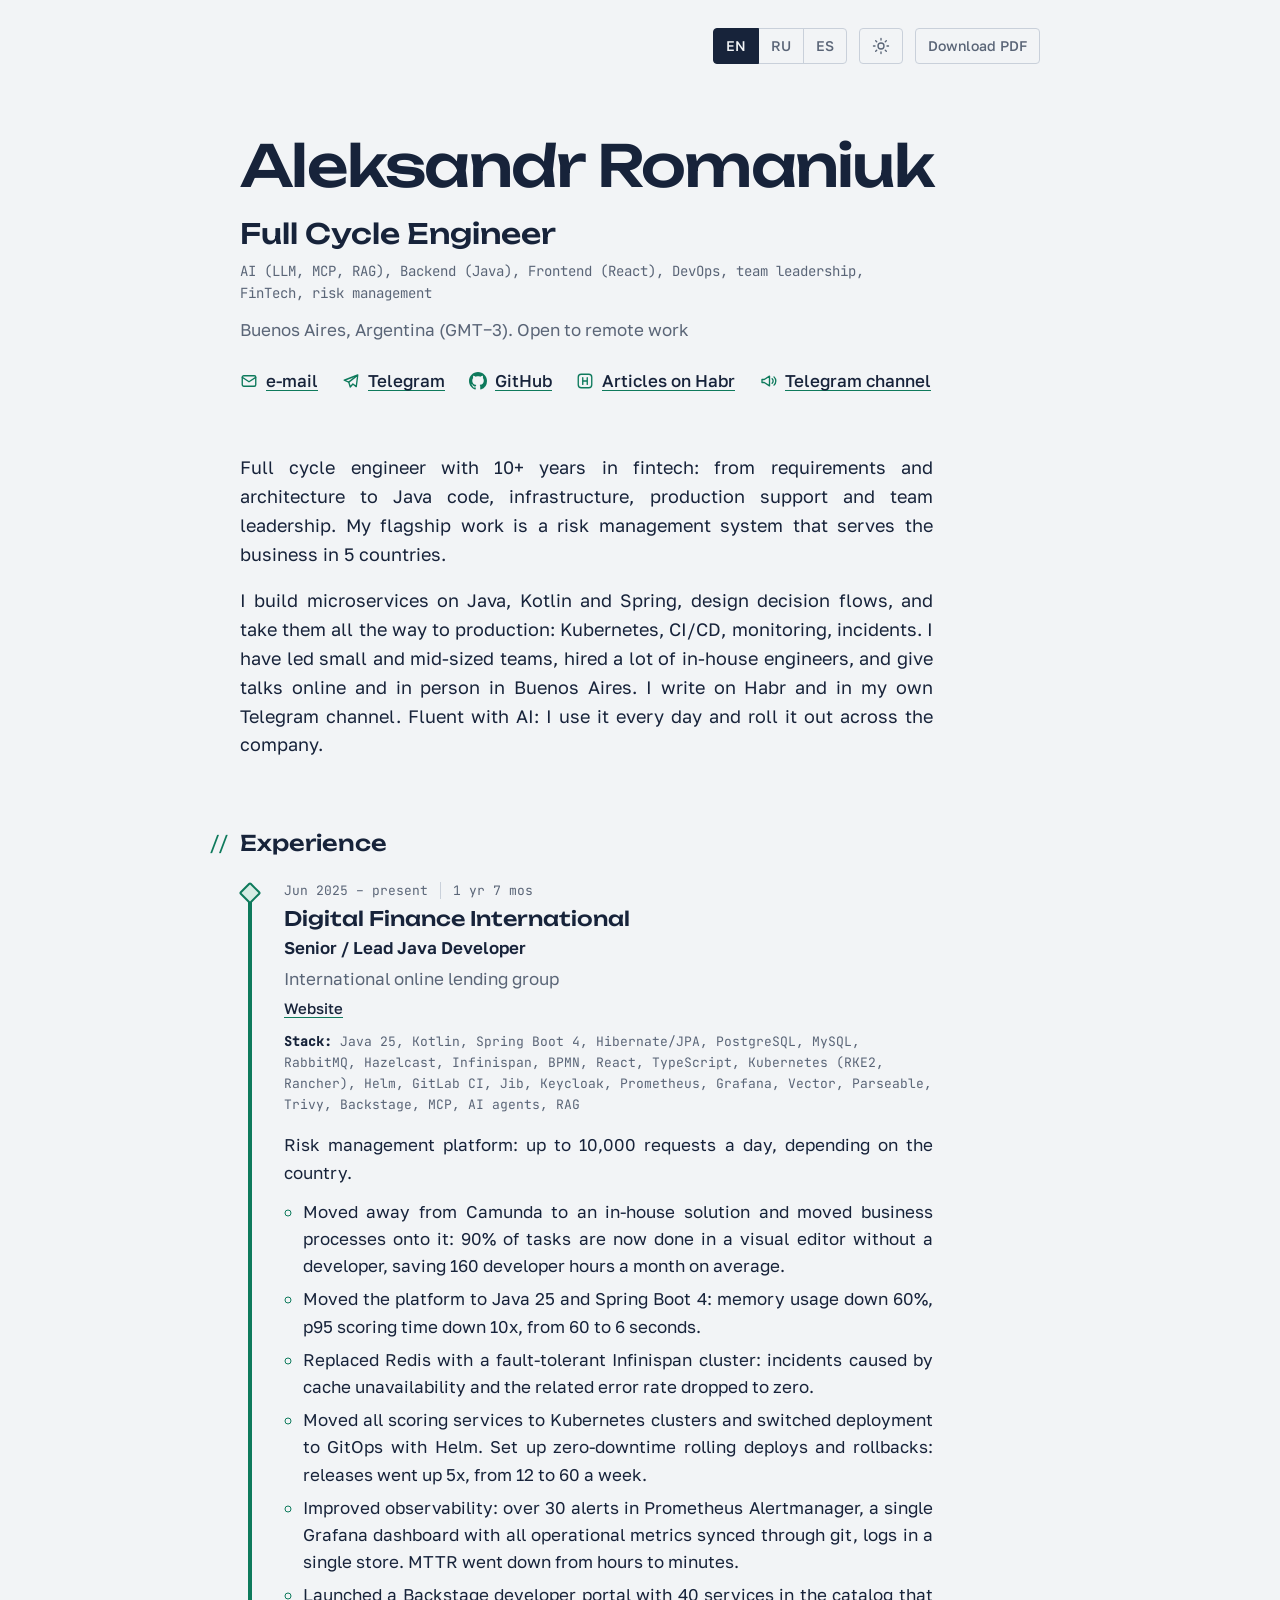
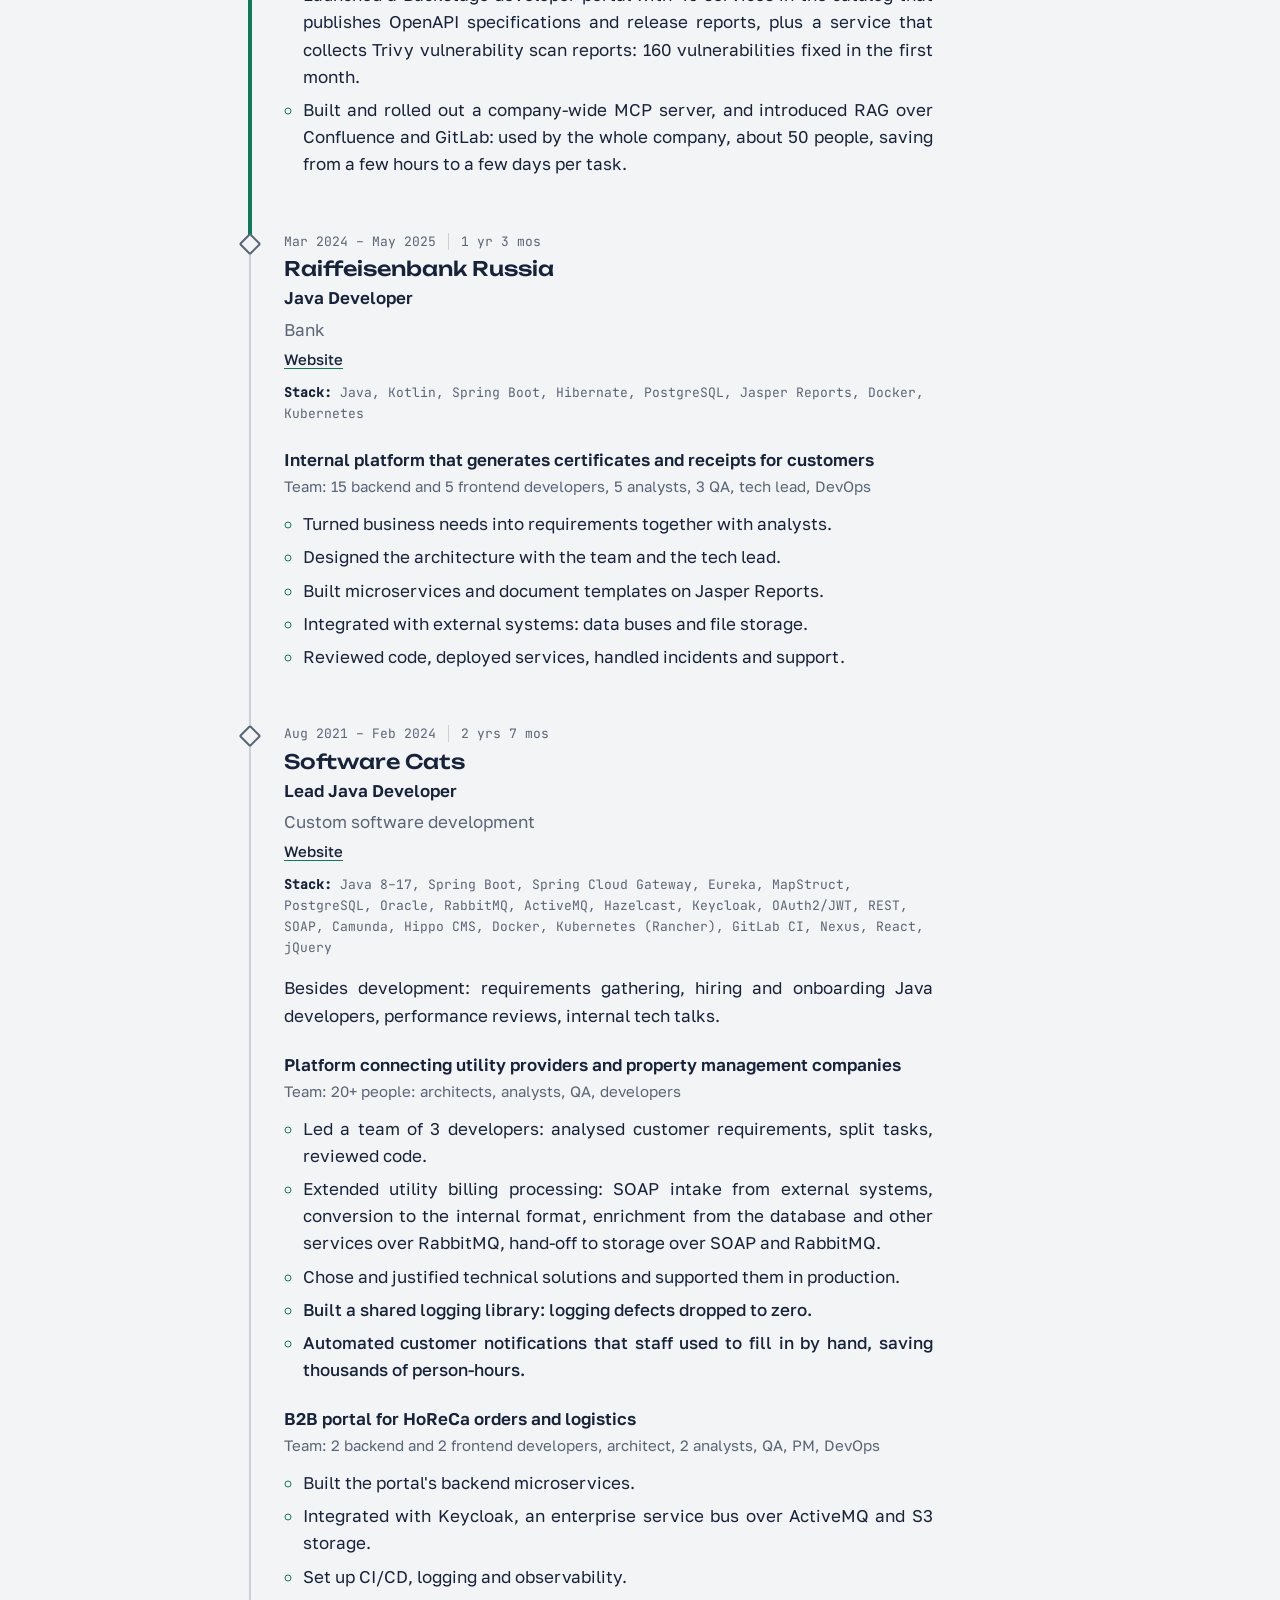
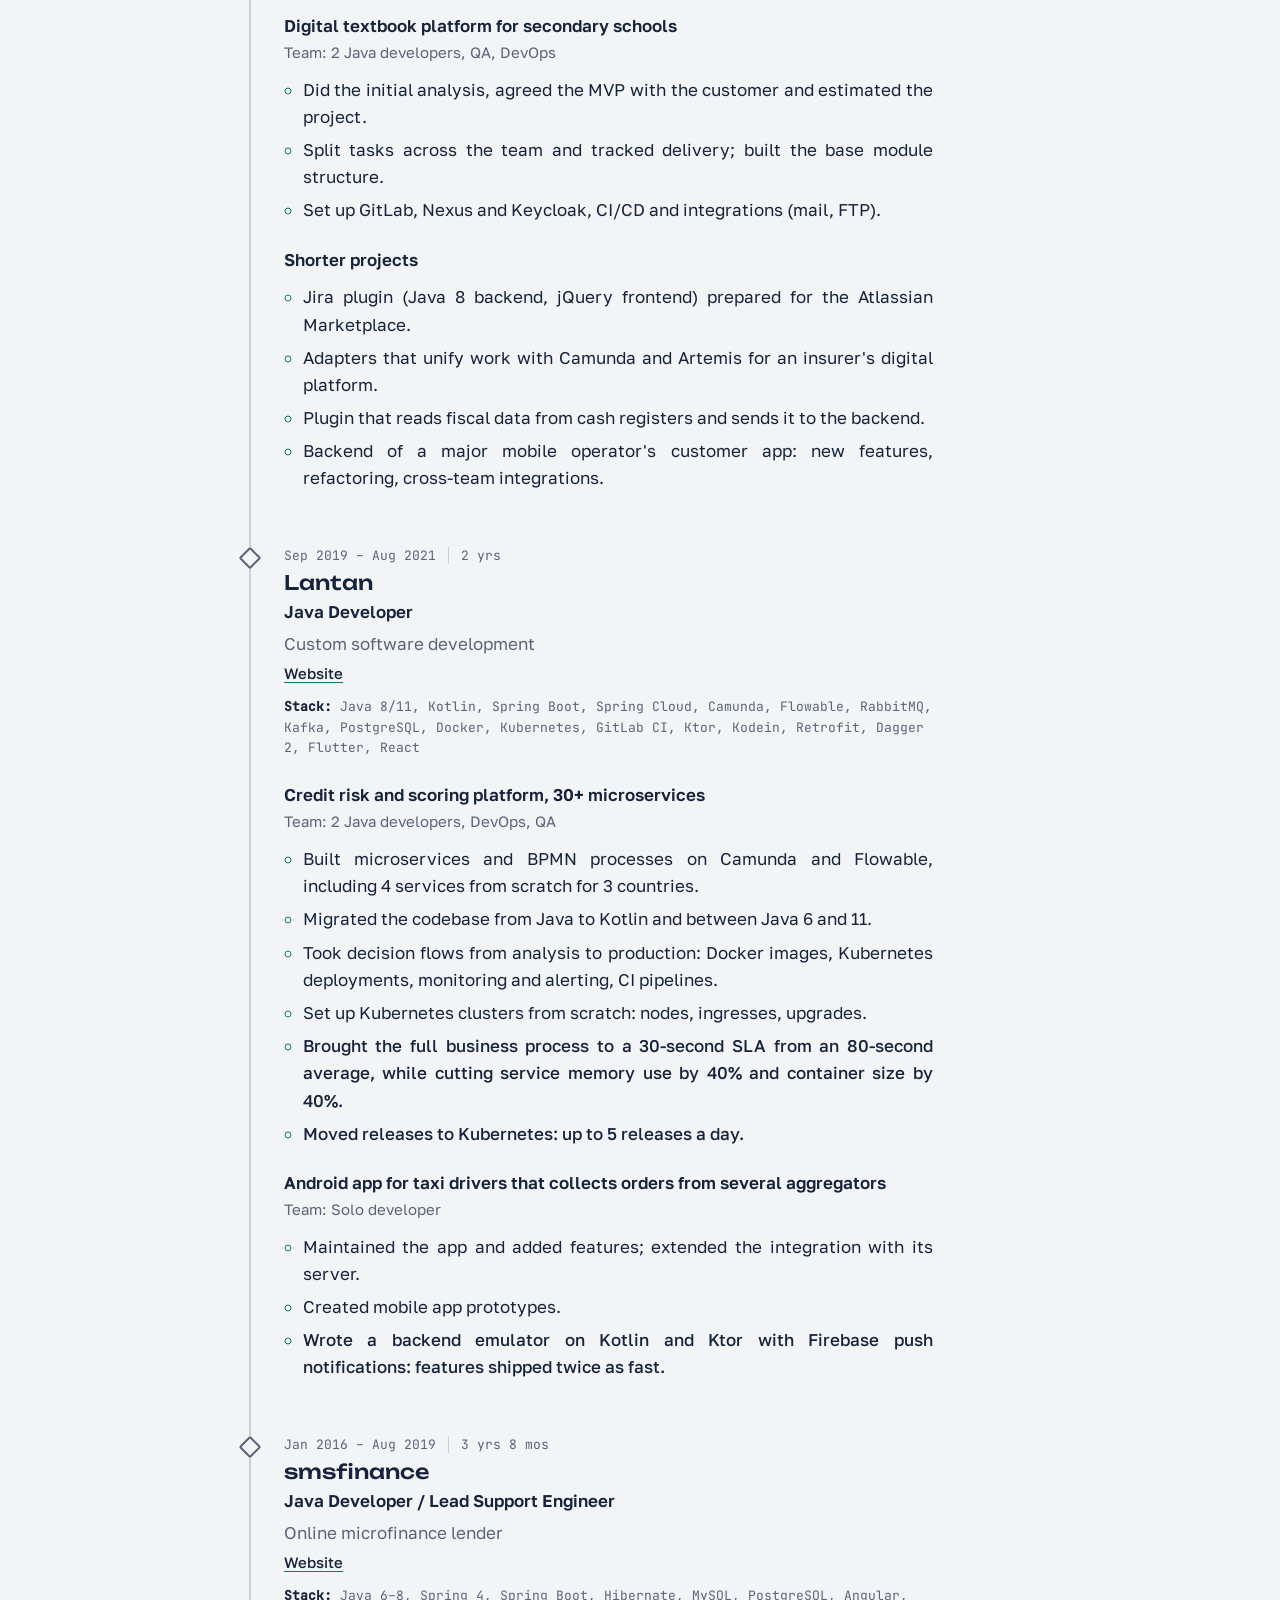
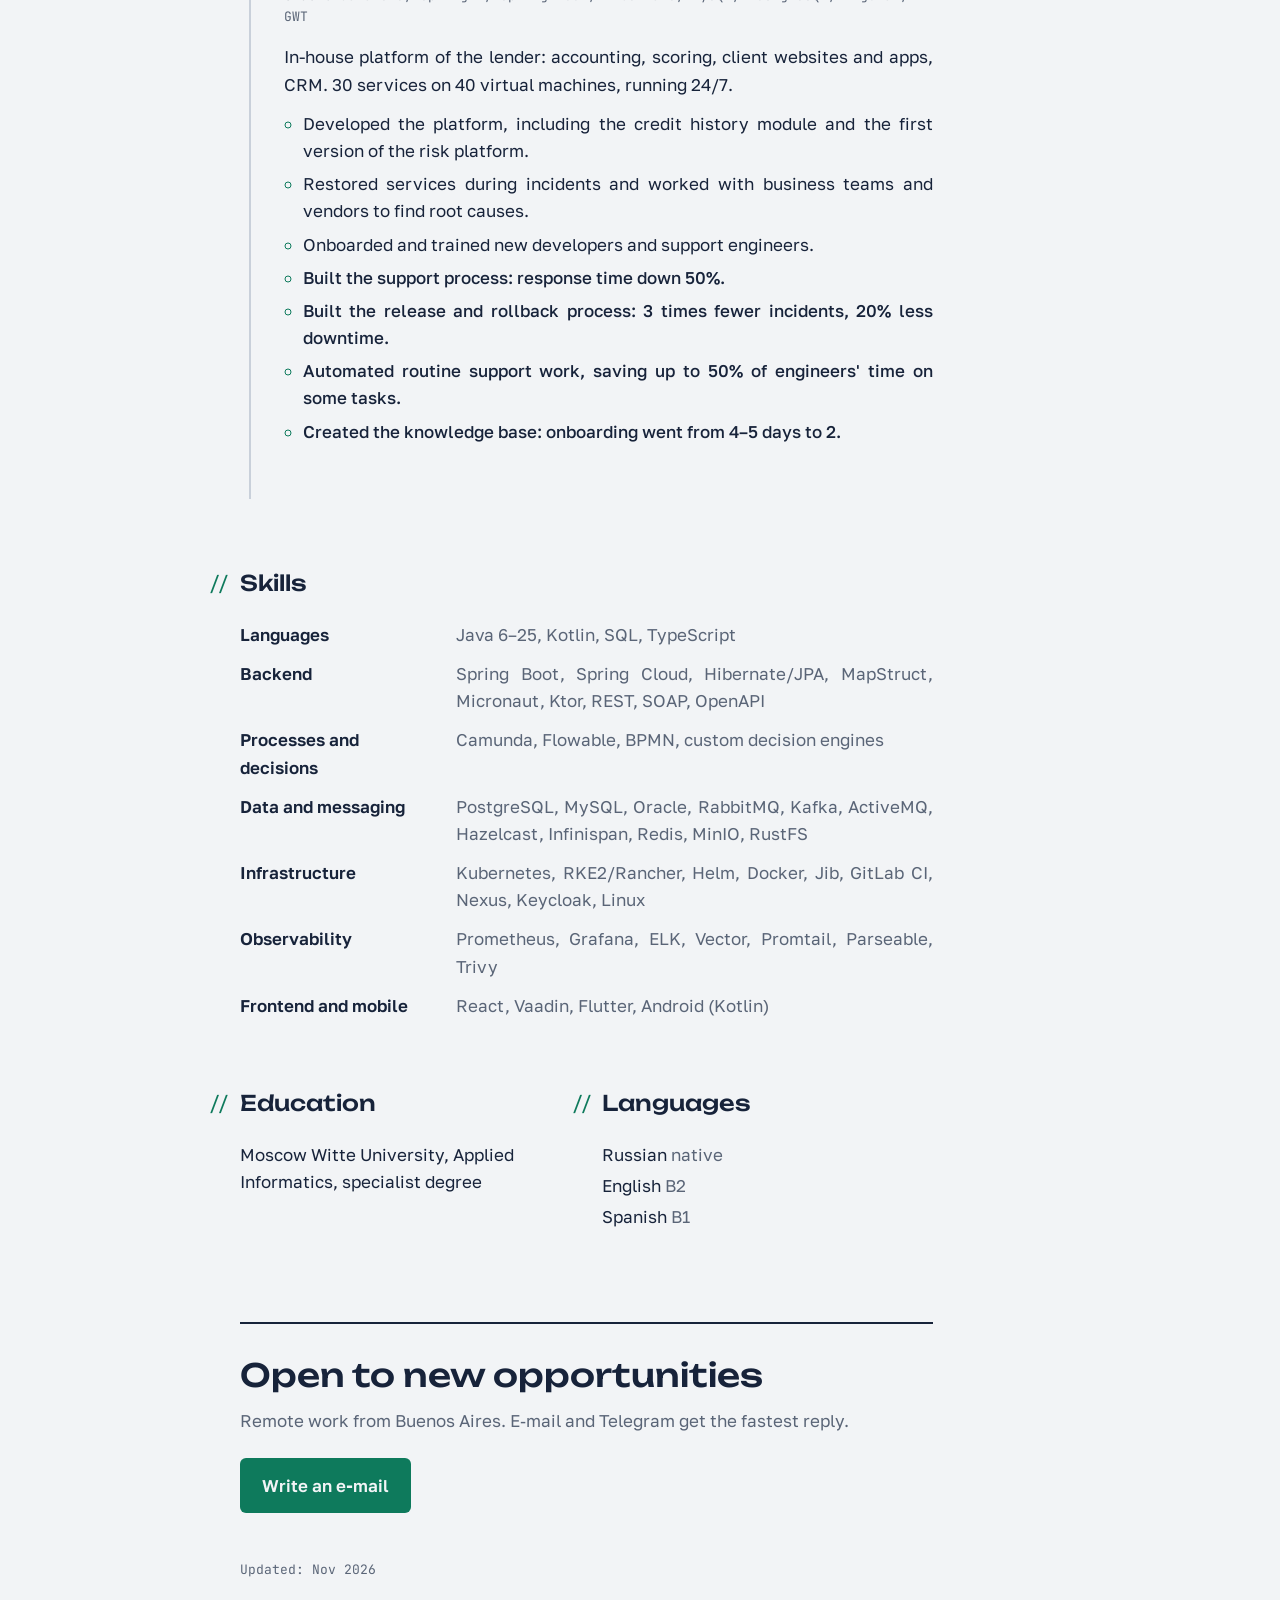
==== commit 6708771d: "Add AI to focus areas" ====
--- a/index.html
+++ b/index.html
@@ -14,7 +14,7 @@
   <meta property="og:type" content="profile">
   <meta property="og:url" content="https://petrovvich.github.io/">
   <meta property="og:title" content="Aleksandr Romaniuk, Full Cycle Engineer">
-  <meta property="og:description" content="Backend (Java), Frontend (React), DevOps, team leadership, FinTech, risk management. 10+ years in fintech.">
+  <meta property="og:description" content="AI (LLM, MCP, RAG), Backend (Java), Frontend (React), DevOps, team leadership, FinTech, risk management. 10+ years in fintech.">
   <meta property="og:image" content="https://petrovvich.github.io/og.png">
   <meta property="og:image:width" content="1200">
   <meta property="og:image:height" content="630">
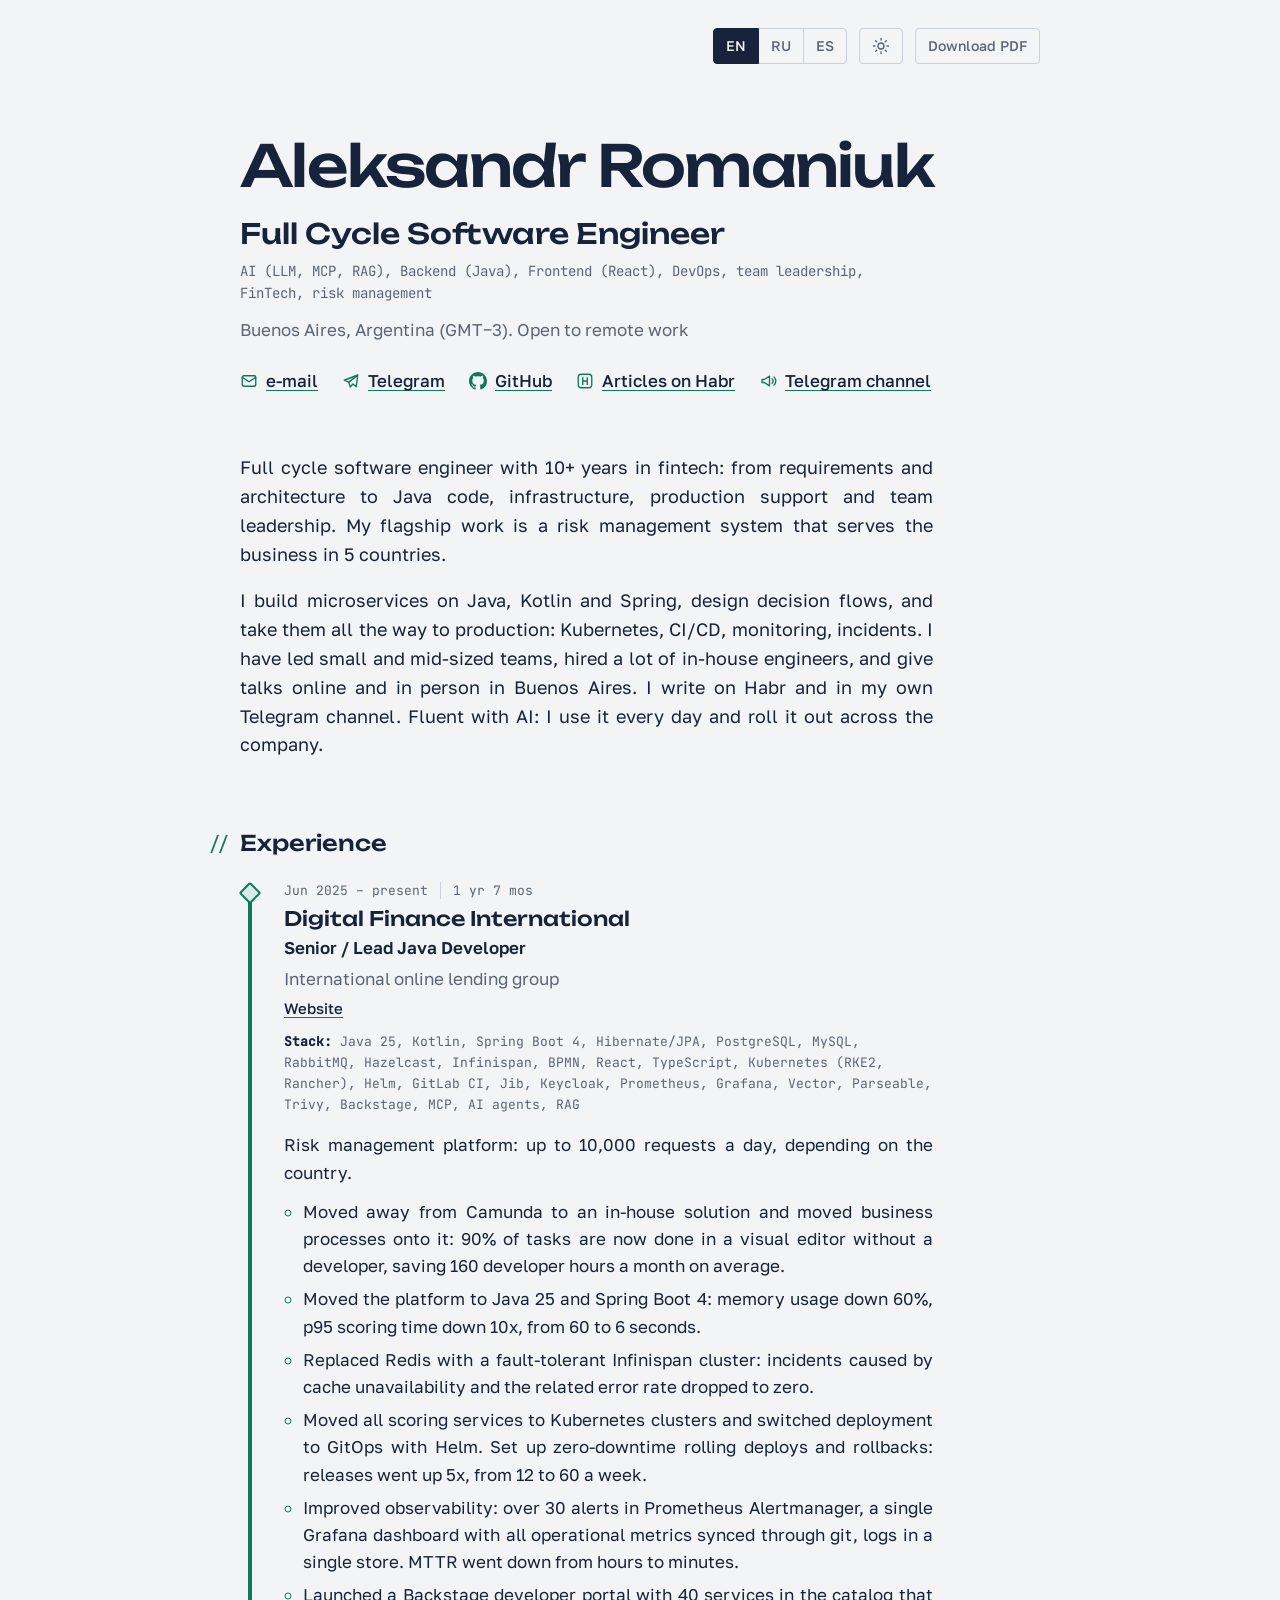
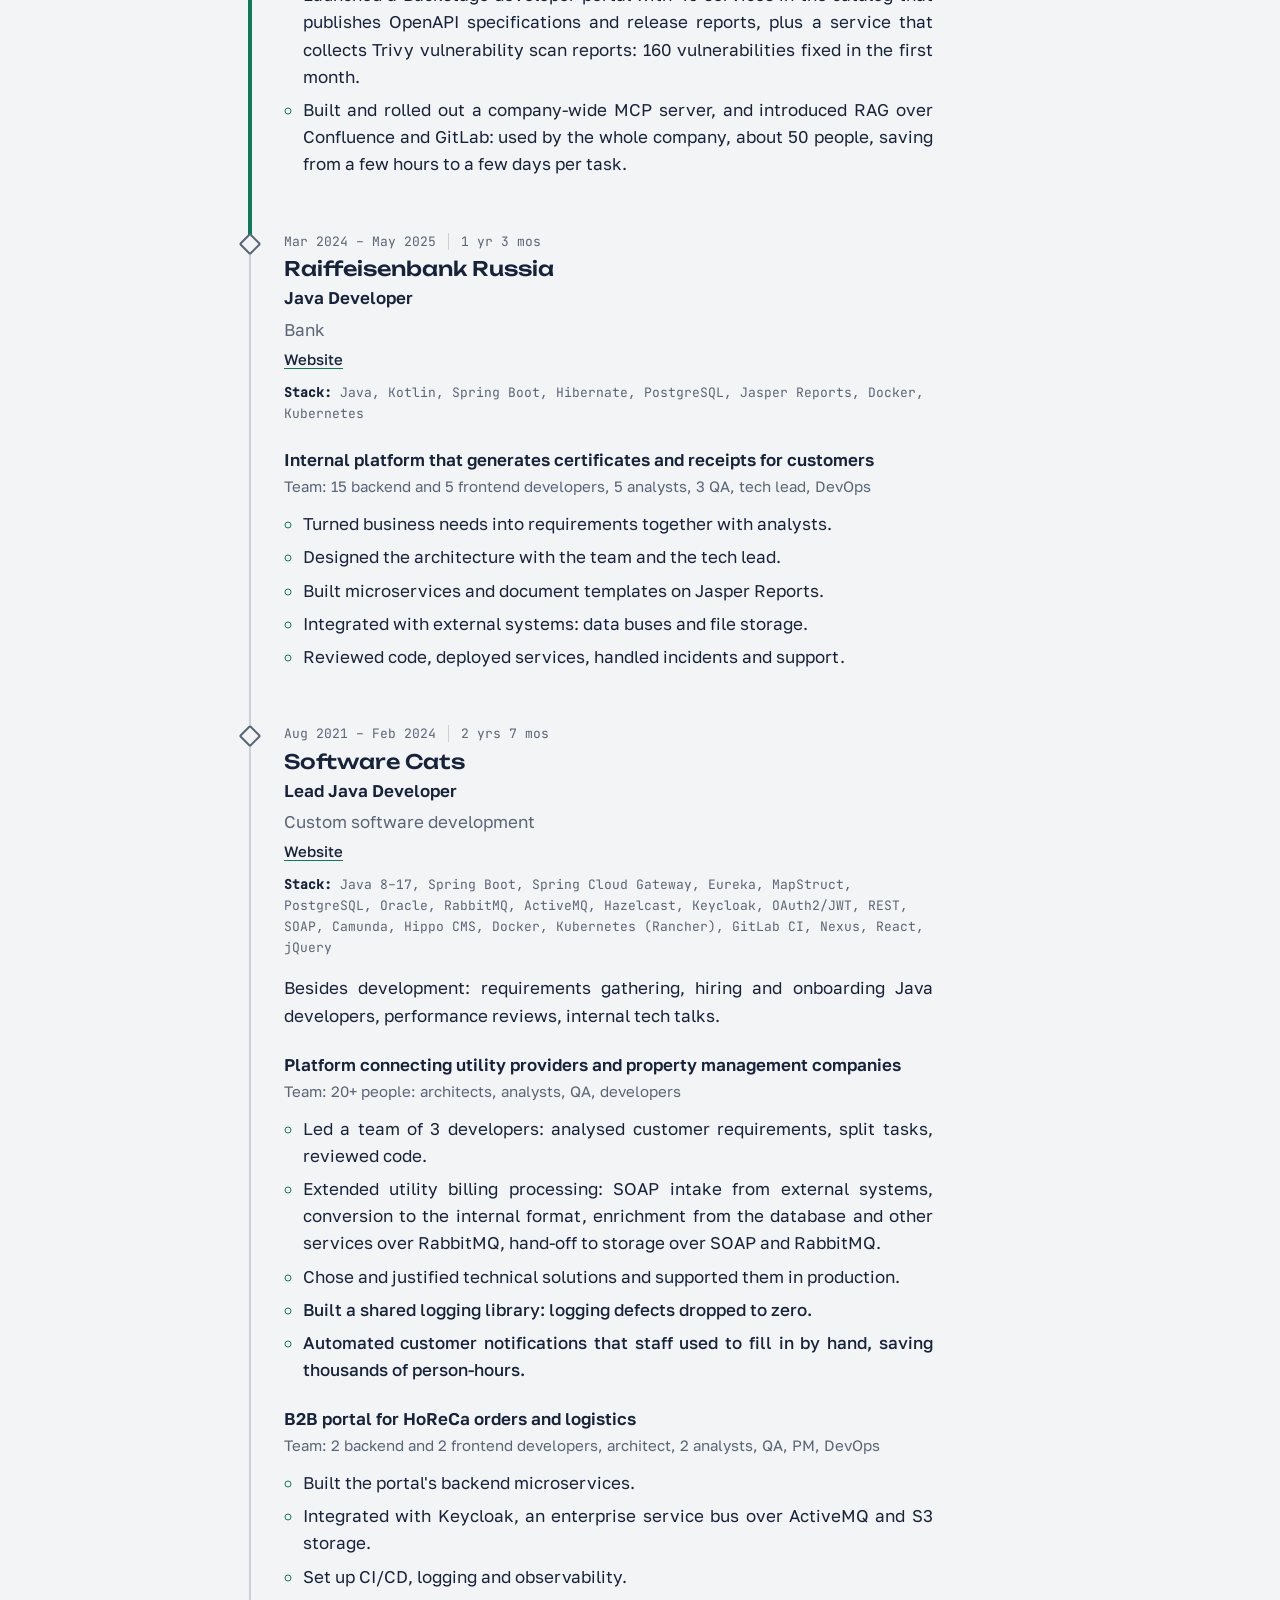
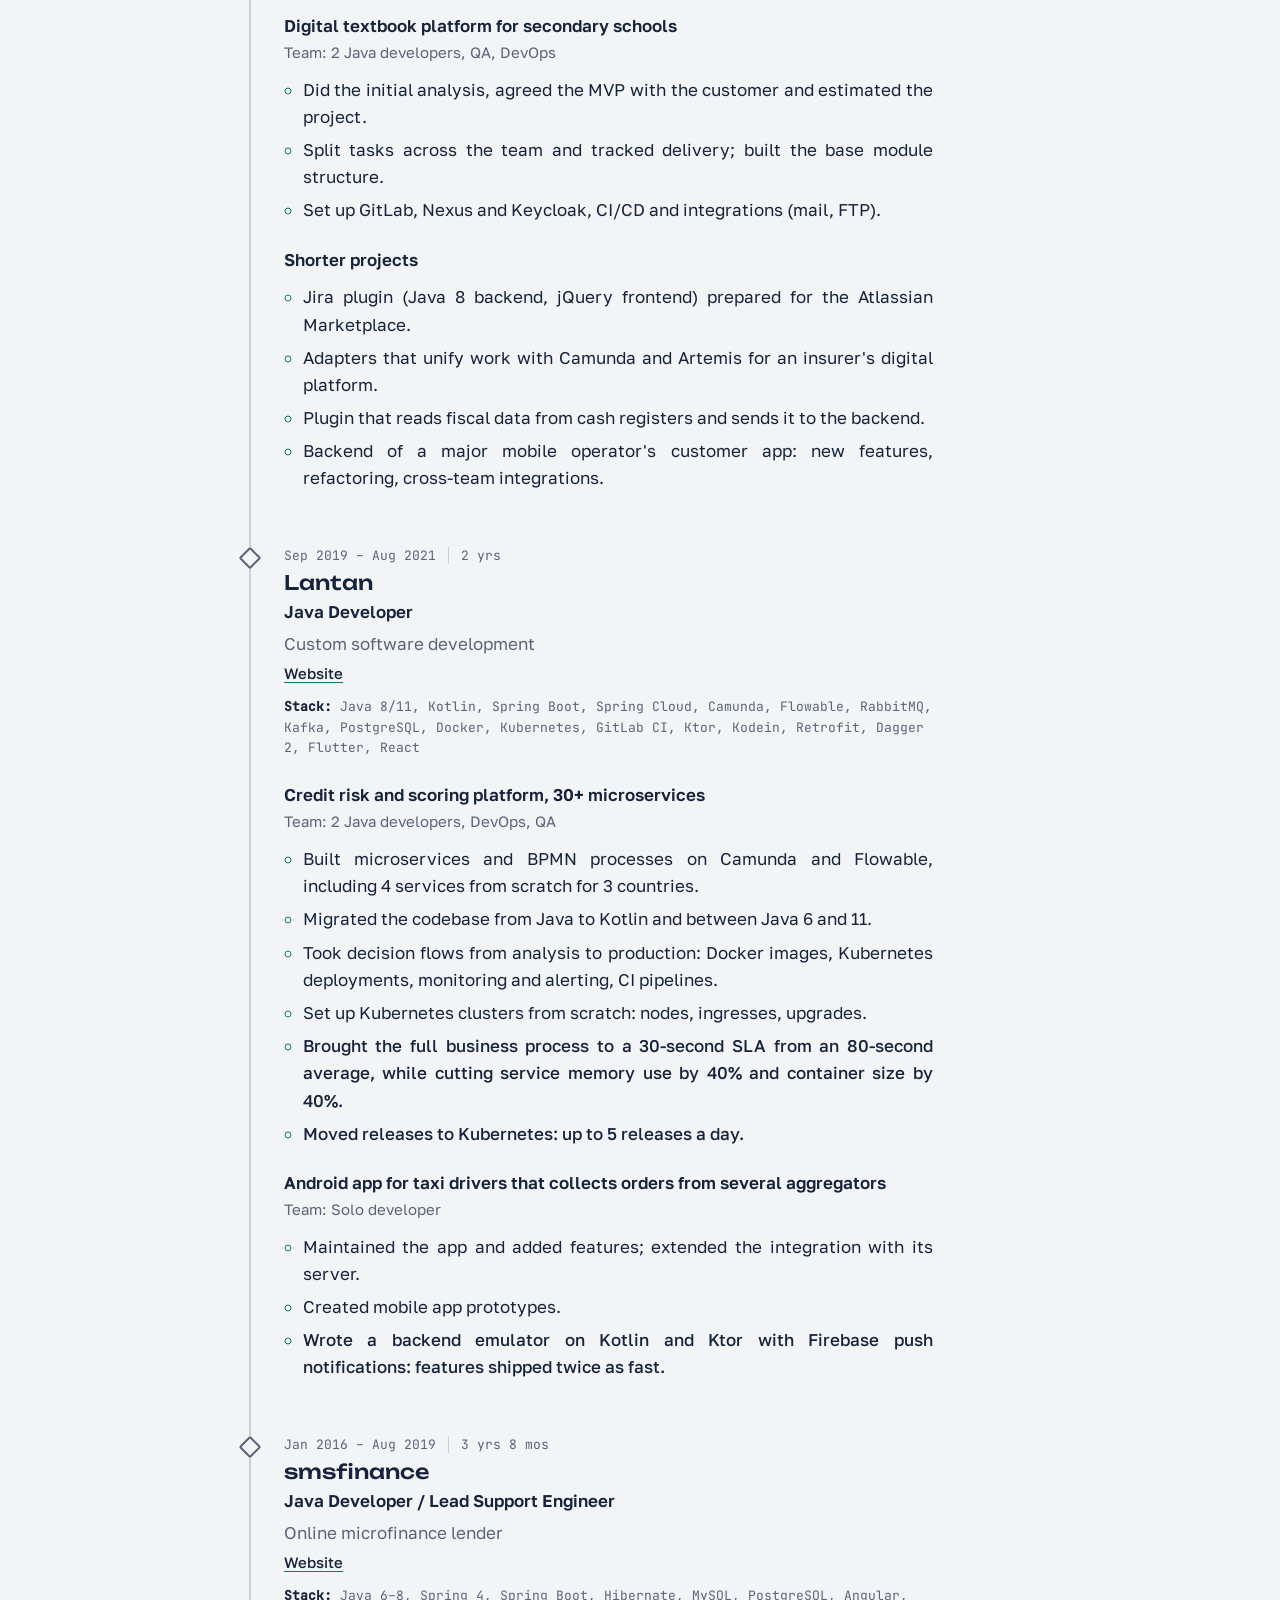
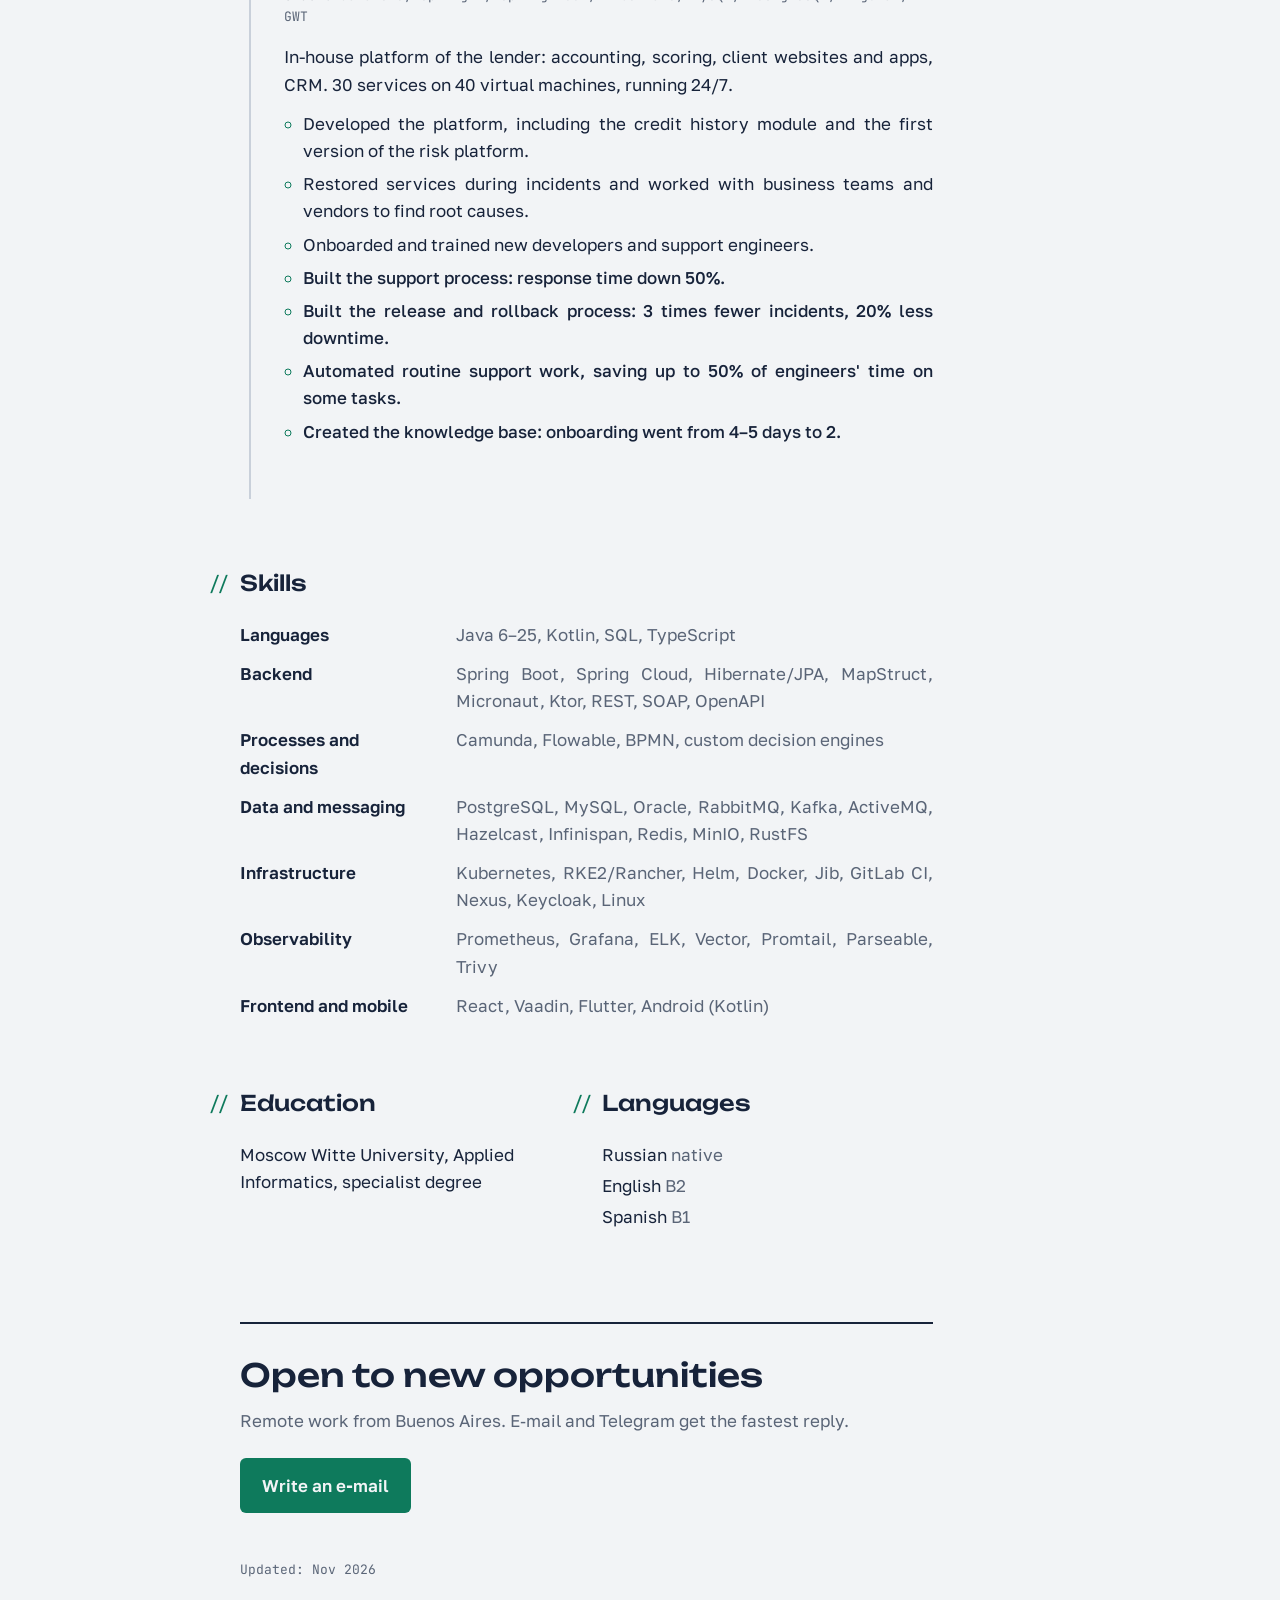
==== commit f1c69101: "Rename role to Full Cycle Software Engineer" ====
--- a/index.html
+++ b/index.html
@@ -3,8 +3,8 @@
 <head>
   <meta charset="utf-8">
   <meta name="viewport" content="width=device-width, initial-scale=1">
-  <title>Aleksandr Romaniuk, Full Cycle Engineer</title>
-  <meta name="description" content="Full cycle engineer, 10+ years in fintech: Java backend, DevOps, credit risk and scoring platforms.">
+  <title>Aleksandr Romaniuk, Full Cycle Software Engineer</title>
+  <meta name="description" content="Full cycle software engineer, 10+ years in fintech: Java backend, DevOps, credit risk and scoring platforms.">
   <link rel="canonical" href="https://petrovvich.github.io/">
   <link rel="alternate" hreflang="en" href="https://petrovvich.github.io/?lang=en">
   <link rel="alternate" hreflang="ru" href="https://petrovvich.github.io/?lang=ru">
@@ -13,7 +13,7 @@
 
   <meta property="og:type" content="profile">
   <meta property="og:url" content="https://petrovvich.github.io/">
-  <meta property="og:title" content="Aleksandr Romaniuk, Full Cycle Engineer">
+  <meta property="og:title" content="Aleksandr Romaniuk, Full Cycle Software Engineer">
   <meta property="og:description" content="AI (LLM, MCP, RAG), Backend (Java), Frontend (React), DevOps, team leadership, FinTech, risk management. 10+ years in fintech.">
   <meta property="og:image" content="https://petrovvich.github.io/og.png">
   <meta property="og:image:width" content="1200">
@@ -41,7 +41,7 @@
     "@id": "https://petrovvich.github.io/#person",
     "name": "Aleksandr Romaniuk",
     "alternateName": "Александр Романюк",
-    "jobTitle": "Full Cycle Engineer",
+    "jobTitle": "Full Cycle Software Engineer",
     "url": "https://petrovvich.github.io/",
     "email": "mailto:alexromantrue@gmail.com",
     "image": "https://petrovvich.github.io/og.png",
@@ -122,7 +122,7 @@
     <p class="updated" id="updated"></p>
   </footer>
 
-  <noscript><p class="noscript">Aleksandr Romaniuk, Full Cycle Engineer. Email: alexromantrue@gmail.com. PDF: <a href="resume-en.pdf">resume-en.pdf</a></p></noscript>
+  <noscript><p class="noscript">Aleksandr Romaniuk, Full Cycle Software Engineer. Email: alexromantrue@gmail.com. PDF: <a href="resume-en.pdf">resume-en.pdf</a></p></noscript>
   <script src="content.js"></script>
   <script src="app.js"></script>
 </body>
